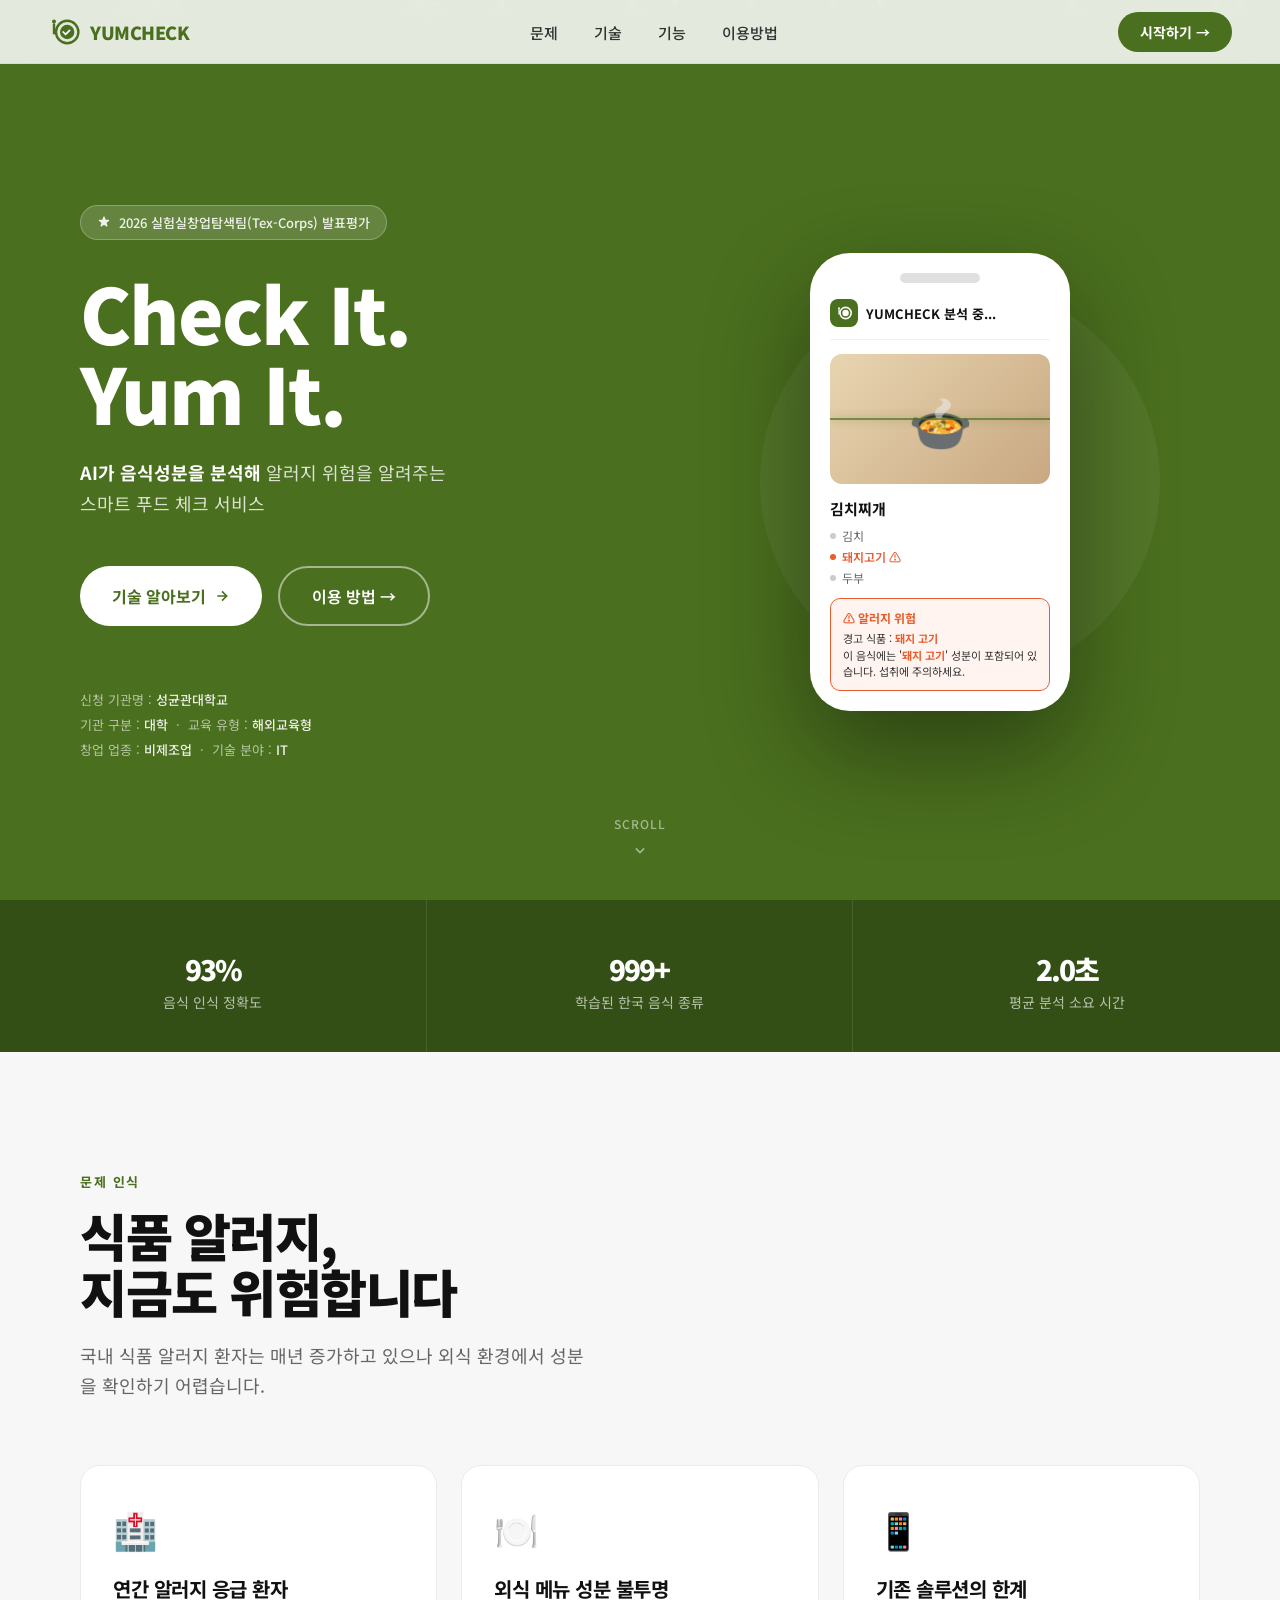
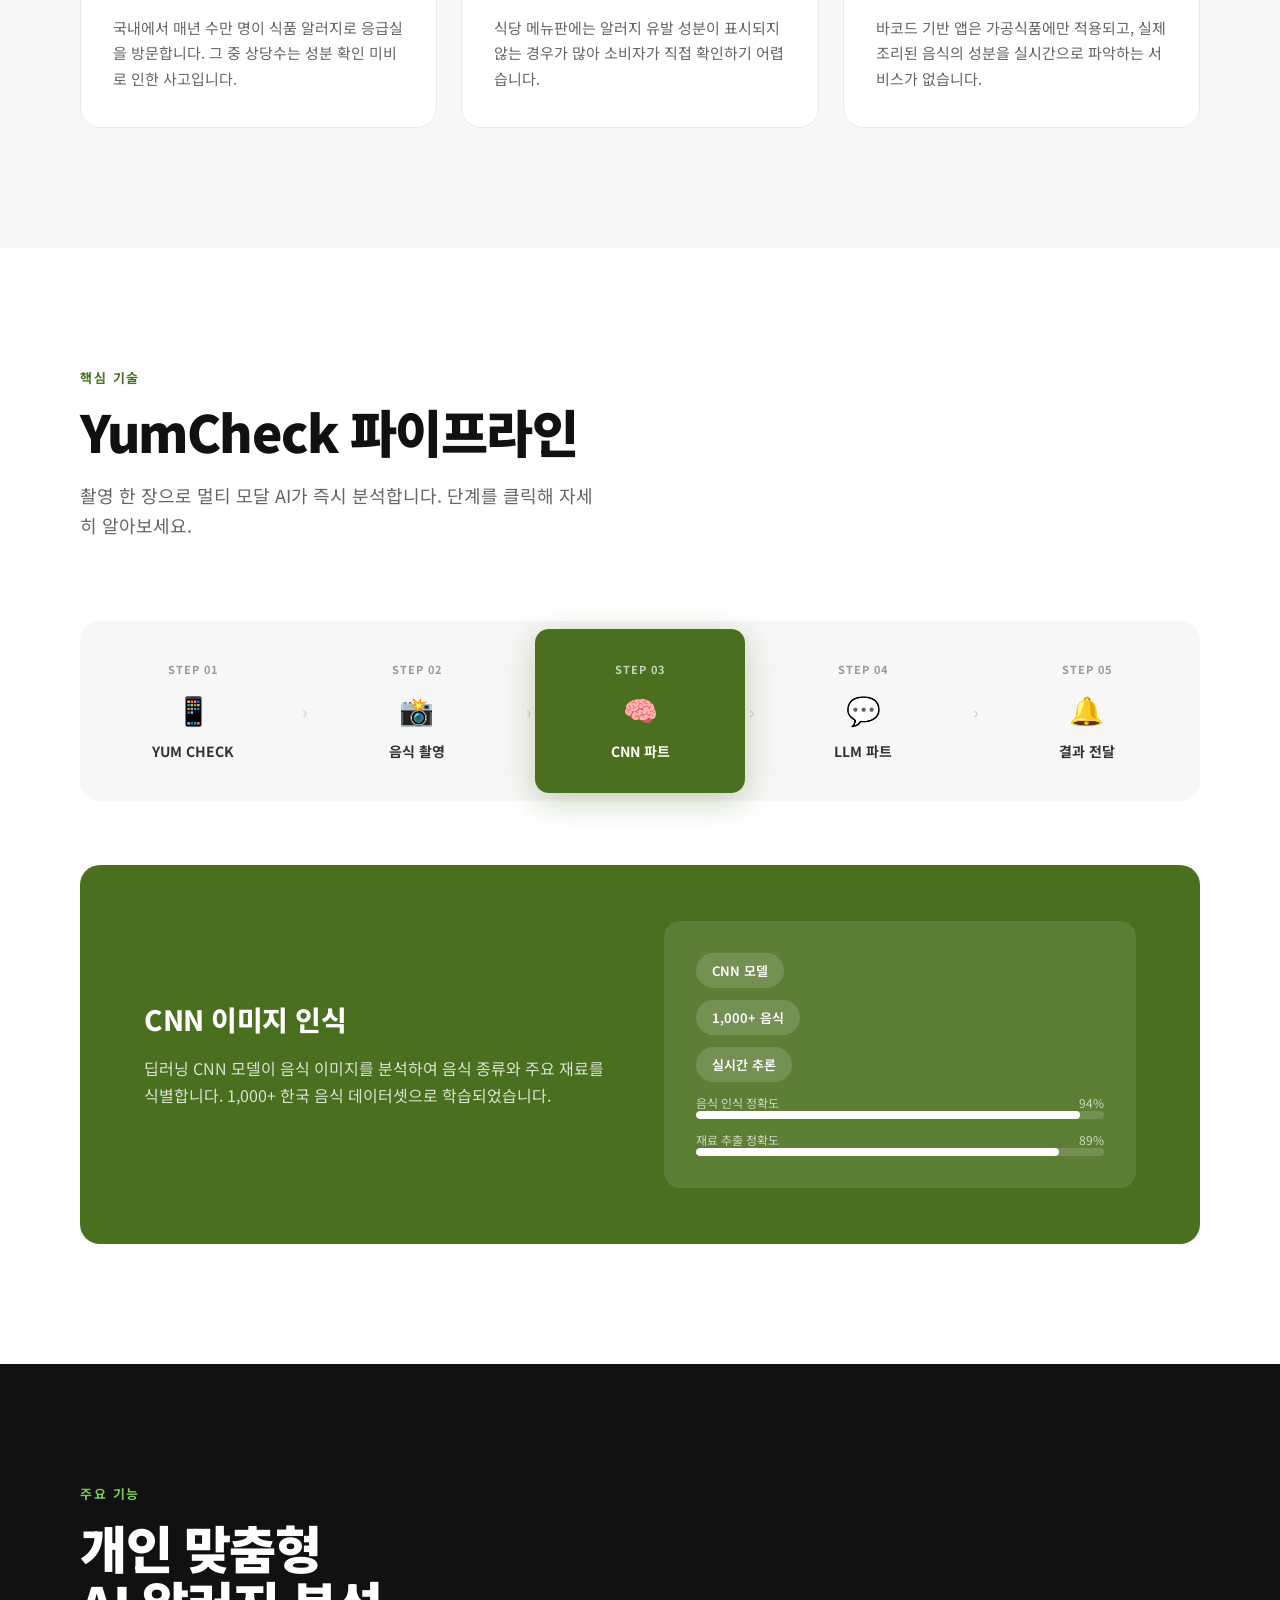
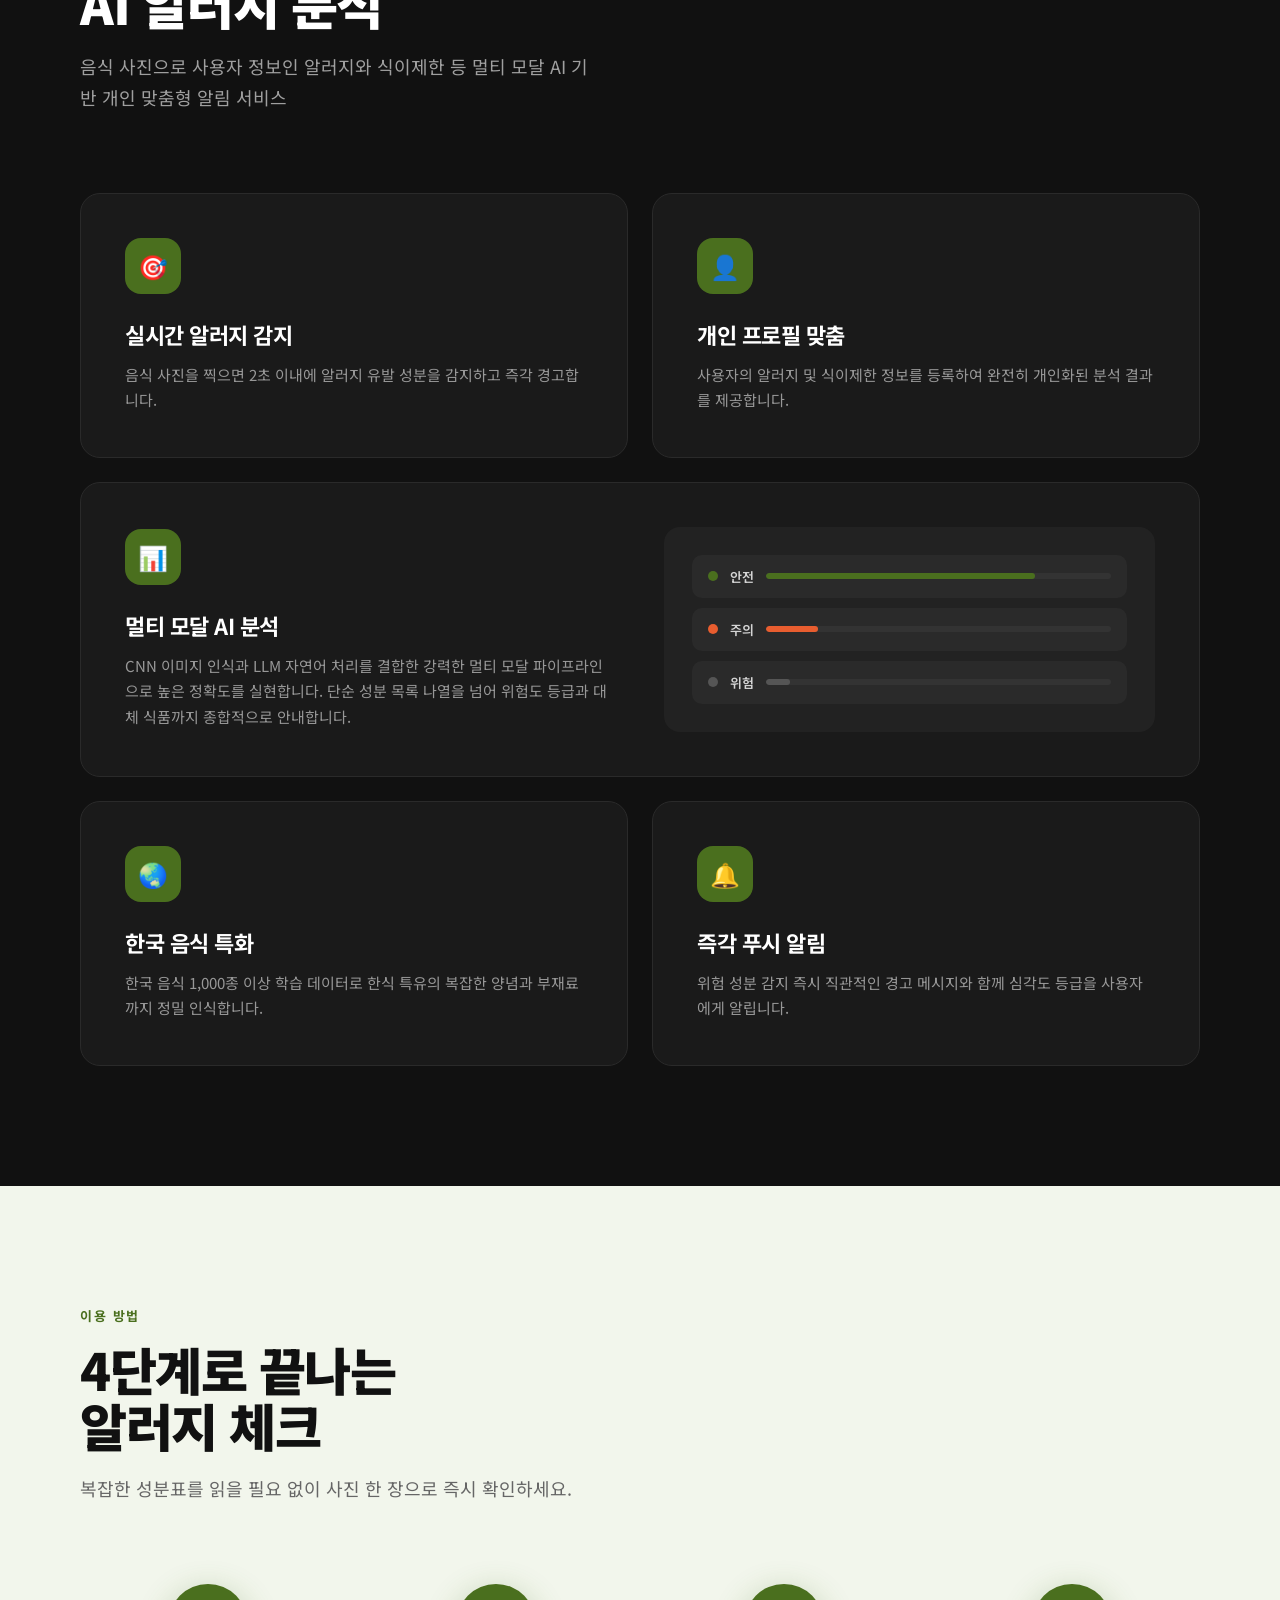
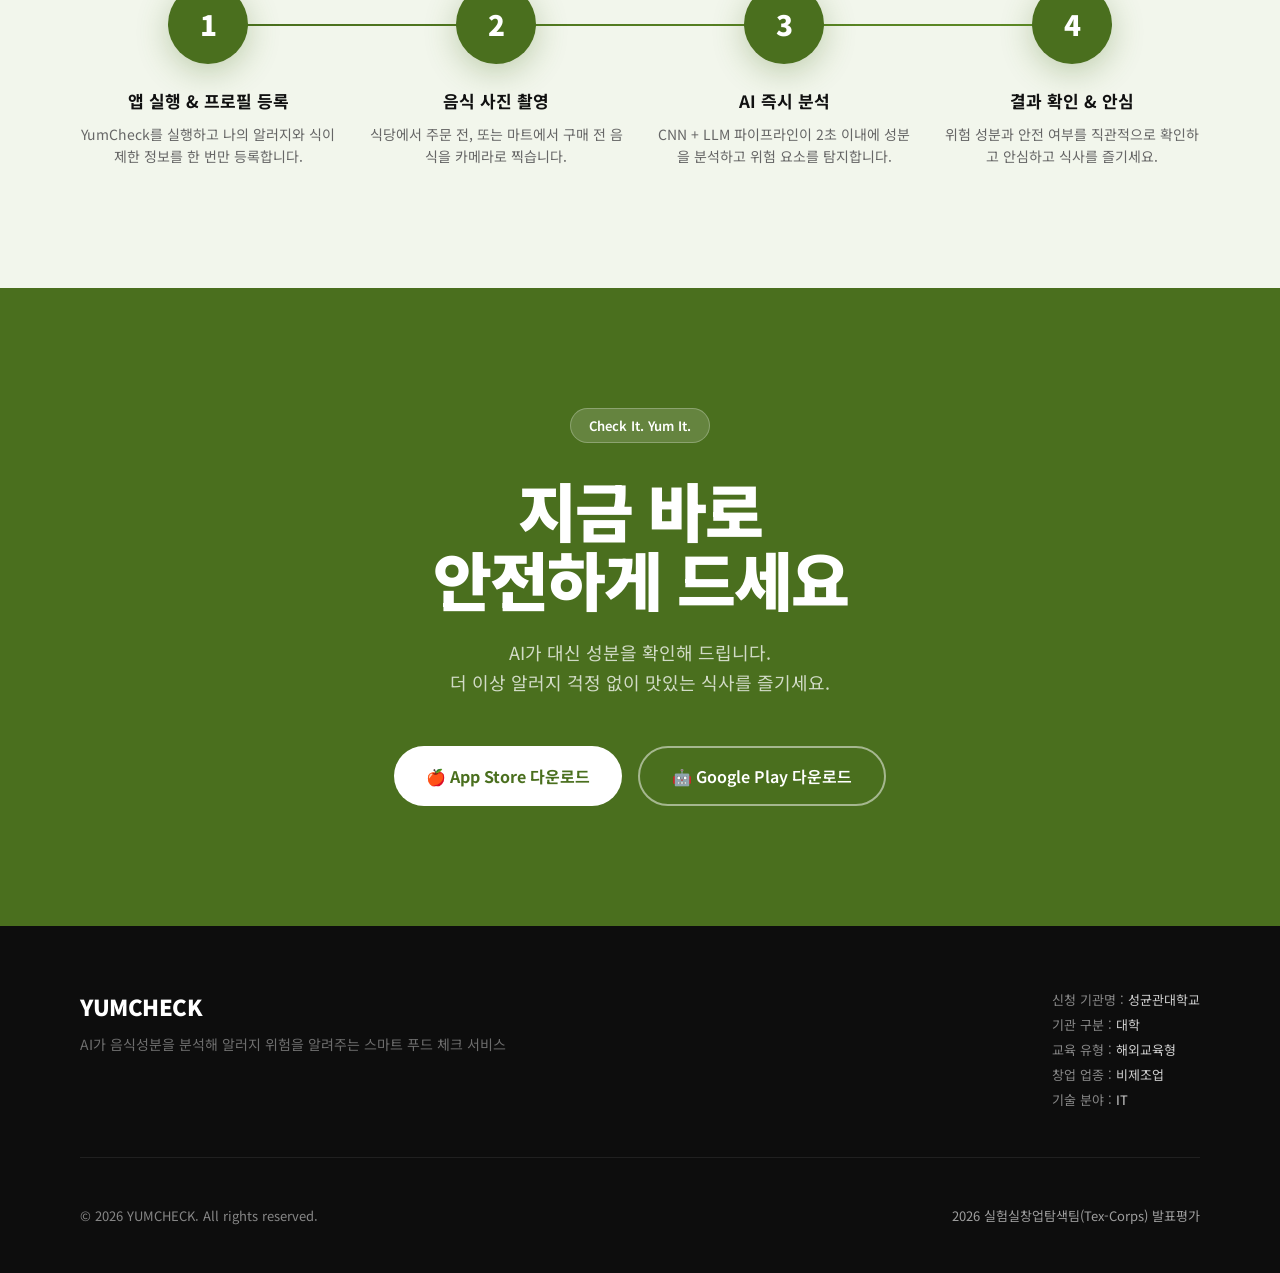
==== index.html @ 0c1f5c0f "Rename main.html to index.html" ====
<!DOCTYPE html>
<html lang="ko">
<head>
  <meta charset="UTF-8" />
  <meta name="viewport" content="width=device-width, initial-scale=1.0" />
  <title>YUMCHECK — Check It. Yum It.</title>
  <link rel="stylesheet" href="style.css" />
</head>
<body>

<!-- ── NAV ── -->
<nav id="nav">
  <a href="#" class="nav-logo">
    <svg viewBox="0 0 40 40" fill="none" xmlns="http://www.w3.org/2000/svg">
      <circle cx="24" cy="20" r="14" stroke="#4a6f1e" stroke-width="3"/>
      <circle cx="24" cy="20" r="9" fill="#4a6f1e"/>
      <path d="M19 20l3 3 5-5" stroke="white" stroke-width="2.2" stroke-linecap="round" stroke-linejoin="round"/>
      <rect x="6" y="9" width="3" height="14" rx="1.5" fill="#4a6f1e"/>
      <circle cx="7.5" cy="7" r="2.5" fill="#4a6f1e"/>
    </svg>
    <span class="nav-logo-text">YUMCHECK</span>
  </a>
  <ul class="nav-links">
    <li><a href="#problem">문제</a></li>
    <li><a href="#pipeline">기술</a></li>
    <li><a href="#features">기능</a></li>
    <li><a href="#how">이용방법</a></li>
  </ul>
  <a href="#cta" class="nav-cta">시작하기 →</a>
</nav>

<!-- ── HERO ── -->
<section class="hero" id="hero" style="position:relative;">
  <div class="particles"></div>

  <div class="hero-left">
    <div class="hero-badge">
      <svg width="14" height="14" fill="currentColor" viewBox="0 0 20 20"><path d="M9.049 2.927c.3-.921 1.603-.921 1.902 0l1.07 3.292a1 1 0 00.95.69h3.462c.969 0 1.371 1.24.588 1.81l-2.8 2.034a1 1 0 00-.364 1.118l1.07 3.292c.3.921-.755 1.688-1.54 1.118l-2.8-2.034a1 1 0 00-1.175 0l-2.8 2.034c-.784.57-1.838-.197-1.539-1.118l1.07-3.292a1 1 0 00-.364-1.118L2.98 8.72c-.783-.57-.38-1.81.588-1.81h3.461a1 1 0 00.951-.69l1.07-3.292z"/></svg>
      2026 실험실창업탐색팀(Tex-Corps) 발표평가
    </div>
    <h1 class="hero-title">Check It.<br>Yum It.</h1>
    <p class="hero-sub">
      <strong>AI가 음식성분을 분석해</strong> 알러지 위험을 알려주는<br>
      스마트 푸드 체크 서비스
    </p>
    <div class="hero-actions">
      <a href="#pipeline" class="btn-primary">
        기술 알아보기
        <svg width="16" height="16" fill="none" stroke="currentColor" stroke-width="2.5" viewBox="0 0 24 24"><path d="M5 12h14M12 5l7 7-7 7"/></svg>
      </a>
      <a href="#how" class="btn-outline">이용 방법 →</a>
    </div>
    <div class="hero-meta">
      <p>신청 기관명 : <span>성균관대학교</span></p>
      <p>기관 구분 : <span>대학</span> &nbsp;·&nbsp; 교육 유형 : <span>해외교육형</span></p>
      <p>창업 업종 : <span>비제조업</span> &nbsp;·&nbsp; 기술 분야 : <span>IT</span></p>
    </div>
  </div>

  <div class="hero-right">
    <div class="hero-blob"></div>
    <div class="phone-mockup">
      <div class="phone-notch"></div>
      <div class="phone-header">
        <div class="phone-header-icon">
          <svg viewBox="0 0 20 20"><circle cx="12" cy="10" r="7" stroke="white" stroke-width="2" fill="none"/><circle cx="12" cy="10" r="4" fill="white"/><path d="M12 4l.01-.01M12 16l.01-.01" stroke="white" stroke-width="0"/><rect x="3" y="5" width="1.5" height="7" rx=".75" fill="white"/><circle cx="3.75" cy="4" r="1.2" fill="white"/></svg>
        </div>
        <span class="phone-header-title">YUMCHECK 분석 중...</span>
      </div>
      <div class="phone-food-img">
        🍲
        <div class="scan-line"></div>
      </div>
      <div class="food-name">김치찌개</div>
      <div class="ingredient-list">
        <div class="ingredient-item">
          <div class="ingredient-dot"></div>김치
        </div>
        <div class="ingredient-item danger">
          <div class="ingredient-dot"></div>돼지고기 ⚠️
        </div>
        <div class="ingredient-item">
          <div class="ingredient-dot"></div>두부
        </div>
      </div>
      <div class="allergy-alert">
        <div class="alert-title">⚠️ 알러지 위험</div>
        <div class="alert-body">
          경고 식품 : <strong>돼지 고기</strong><br>
          이 음식에는 '<strong>돼지 고기</strong>' 성분이 포함되어 있습니다. 섭취에 주의하세요.
        </div>
      </div>
    </div>
  </div>

  <div class="scroll-indicator">
    <span>SCROLL</span>
    <svg fill="none" stroke="currentColor" stroke-width="2" viewBox="0 0 24 24"><path d="M7 10l5 5 5-5"/></svg>
  </div>
</section>

<!-- ── STATS ── -->
<div class="stats-bar">
  <div class="stat-item reveal">
    <div class="stat-num">
      <span class="counting" data-target="94" data-suffix="%">0%</span>
    </div>
    <div class="stat-label">음식 인식 정확도</div>
  </div>
  <div class="stat-item reveal">
    <div class="stat-num">
      <span class="counting" data-target="1000" data-suffix="+">0+</span>
    </div>
    <div class="stat-label">학습된 한국 음식 종류</div>
  </div>
  <div class="stat-item reveal">
    <div class="stat-num">
      <span class="counting" data-target="2" data-float="true" data-suffix="초">0초</span>
    </div>
    <div class="stat-label">평균 분석 소요 시간</div>
  </div>
</div>

<!-- ── PROBLEM ── -->
<section class="section problem" id="problem">
  <div class="problem-inner">
    <div class="problem-header">
      <div class="section-tag reveal">문제 인식</div>
      <h2 class="section-title reveal">식품 알러지,<br>지금도 위험합니다</h2>
      <p class="section-desc reveal">국내 식품 알러지 환자는 매년 증가하고 있으나 외식 환경에서 성분을 확인하기 어렵습니다.</p>
    </div>
    <div class="problem-cards">
      <div class="problem-card reveal">
        <span class="problem-icon">🏥</span>
        <h3>연간 알러지 응급 환자</h3>
        <p>국내에서 매년 수만 명이 식품 알러지로 응급실을 방문합니다. 그 중 상당수는 성분 확인 미비로 인한 사고입니다.</p>
      </div>
      <div class="problem-card reveal">
        <span class="problem-icon">🍽️</span>
        <h3>외식 메뉴 성분 불투명</h3>
        <p>식당 메뉴판에는 알러지 유발 성분이 표시되지 않는 경우가 많아 소비자가 직접 확인하기 어렵습니다.</p>
      </div>
      <div class="problem-card reveal">
        <span class="problem-icon">📱</span>
        <h3>기존 솔루션의 한계</h3>
        <p>바코드 기반 앱은 가공식품에만 적용되고, 실제 조리된 음식의 성분을 실시간으로 파악하는 서비스가 없습니다.</p>
      </div>
    </div>
  </div>
</section>

<!-- ── PIPELINE ── -->
<section class="section pipeline" id="pipeline">
  <div class="pipeline-inner">
    <div class="pipeline-header">
      <div class="section-tag reveal">핵심 기술</div>
      <h2 class="section-title reveal">YumCheck 파이프라인</h2>
      <p class="section-desc reveal">촬영 한 장으로 멀티 모달 AI가 즉시 분석합니다. 단계를 클릭해 자세히 알아보세요.</p>
    </div>

    <div class="pipeline-flow reveal">
      <div class="pipeline-step active" data-index="0">
        <div class="pipeline-step-num">STEP 01</div>
        <div class="pipeline-step-icon">📱</div>
        <div class="pipeline-step-name">YUM CHECK</div>
      </div>
      <div class="pipeline-arrow">›</div>
      <div class="pipeline-step" data-index="1">
        <div class="pipeline-step-num">STEP 02</div>
        <div class="pipeline-step-icon">📸</div>
        <div class="pipeline-step-name">음식 촬영</div>
      </div>
      <div class="pipeline-arrow">›</div>
      <div class="pipeline-step" data-index="2">
        <div class="pipeline-step-num">STEP 03</div>
        <div class="pipeline-step-icon">🧠</div>
        <div class="pipeline-step-name">CNN 파트</div>
      </div>
      <div class="pipeline-arrow">›</div>
      <div class="pipeline-step" data-index="3">
        <div class="pipeline-step-num">STEP 04</div>
        <div class="pipeline-step-icon">💬</div>
        <div class="pipeline-step-name">LLM 파트</div>
      </div>
      <div class="pipeline-arrow">›</div>
      <div class="pipeline-step" data-index="4">
        <div class="pipeline-step-num">STEP 05</div>
        <div class="pipeline-step-icon">🔔</div>
        <div class="pipeline-step-name">결과 전달</div>
      </div>
    </div>

    <div class="pipeline-detail reveal">
      <div class="pipeline-detail-text">
        <h3>YUM CHECK 앱</h3>
        <p>사용자가 YumCheck 앱을 실행하고 알러지 및 식이제한 정보를 사전에 등록합니다. 개인화된 프로필 기반으로 맞춤 분석을 제공합니다.</p>
      </div>
      <div class="pipeline-detail-visual">
        <div class="detail-tag">iOS / Android</div>
        <div class="detail-tag">프로필 등록</div>
        <div class="detail-tag">알러지 설정</div>
        <div>
          <div class="detail-bar-label"><span>사용자 편의성</span><span>95%</span></div>
          <div class="detail-bar"><div class="detail-bar-fill" style="width:95%"></div></div>
        </div>
        <div>
          <div class="detail-bar-label"><span>설정 완성도</span><span>88%</span></div>
          <div class="detail-bar"><div class="detail-bar-fill" style="width:88%"></div></div>
        </div>
      </div>
    </div>
  </div>
</section>

<!-- ── FEATURES ── -->
<section class="section features" id="features">
  <div class="features-inner">
    <div class="features-header">
      <div class="section-tag reveal" style="color:#7ec85a;">주요 기능</div>
      <h2 class="section-title reveal">개인 맞춤형<br>AI 알러지 분석</h2>
      <p class="section-desc reveal">음식 사진으로 사용자 정보인 알러지와 식이제한 등 멀티 모달 AI 기반 개인 맞춤형 알림 서비스</p>
    </div>
    <div class="features-grid">
      <div class="feature-card reveal">
        <div class="feature-icon-wrap">🎯</div>
        <h3>실시간 알러지 감지</h3>
        <p>음식 사진을 찍으면 2초 이내에 알러지 유발 성분을 감지하고 즉각 경고합니다.</p>
      </div>
      <div class="feature-card reveal">
        <div class="feature-icon-wrap">👤</div>
        <h3>개인 프로필 맞춤</h3>
        <p>사용자의 알러지 및 식이제한 정보를 등록하여 완전히 개인화된 분석 결과를 제공합니다.</p>
      </div>
      <div class="feature-card large reveal">
        <div>
          <div class="feature-icon-wrap">📊</div>
          <h3>멀티 모달 AI 분석</h3>
          <p>CNN 이미지 인식과 LLM 자연어 처리를 결합한 강력한 멀티 모달 파이프라인으로 높은 정확도를 실현합니다. 단순 성분 목록 나열을 넘어 위험도 등급과 대체 식품까지 종합적으로 안내합니다.</p>
        </div>
        <div class="feature-visual">
          <div class="fv-row">
            <div class="fv-dot green"></div>
            <div class="fv-label">안전</div>
            <div class="fv-bar"><div class="fv-bar-fill green" style="width:78%"></div></div>
          </div>
          <div class="fv-row">
            <div class="fv-dot orange"></div>
            <div class="fv-label">주의</div>
            <div class="fv-bar"><div class="fv-bar-fill orange" style="width:15%"></div></div>
          </div>
          <div class="fv-row">
            <div class="fv-dot gray"></div>
            <div class="fv-label">위험</div>
            <div class="fv-bar"><div class="fv-bar-fill gray" style="width:7%"></div></div>
          </div>
        </div>
      </div>
      <div class="feature-card reveal">
        <div class="feature-icon-wrap">🌏</div>
        <h3>한국 음식 특화</h3>
        <p>한국 음식 1,000종 이상 학습 데이터로 한식 특유의 복잡한 양념과 부재료까지 정밀 인식합니다.</p>
      </div>
      <div class="feature-card reveal">
        <div class="feature-icon-wrap">🔔</div>
        <h3>즉각 푸시 알림</h3>
        <p>위험 성분 감지 즉시 직관적인 경고 메시지와 함께 심각도 등급을 사용자에게 알립니다.</p>
      </div>
    </div>
  </div>
</section>

<!-- ── HOW IT WORKS ── -->
<section class="section how" id="how">
  <div class="how-inner">
    <div class="how-header">
      <div class="section-tag reveal">이용 방법</div>
      <h2 class="section-title reveal">4단계로 끝나는<br>알러지 체크</h2>
      <p class="section-desc reveal">복잡한 성분표를 읽을 필요 없이 사진 한 장으로 즉시 확인하세요.</p>
    </div>
    <div class="how-steps">
      <div class="how-step reveal">
        <div class="how-step-num">1</div>
        <h3>앱 실행 & 프로필 등록</h3>
        <p>YumCheck를 실행하고 나의 알러지와 식이제한 정보를 한 번만 등록합니다.</p>
      </div>
      <div class="how-step reveal">
        <div class="how-step-num">2</div>
        <h3>음식 사진 촬영</h3>
        <p>식당에서 주문 전, 또는 마트에서 구매 전 음식을 카메라로 찍습니다.</p>
      </div>
      <div class="how-step reveal">
        <div class="how-step-num">3</div>
        <h3>AI 즉시 분석</h3>
        <p>CNN + LLM 파이프라인이 2초 이내에 성분을 분석하고 위험 요소를 탐지합니다.</p>
      </div>
      <div class="how-step reveal">
        <div class="how-step-num">4</div>
        <h3>결과 확인 & 안심</h3>
        <p>위험 성분과 안전 여부를 직관적으로 확인하고 안심하고 식사를 즐기세요.</p>
      </div>
    </div>
  </div>
</section>

<!-- ── CTA ── -->
<section class="cta" id="cta">
  <div class="cta-inner">
    <div class="cta-badge reveal">Check It. Yum It.</div>
    <h2 class="reveal">지금 바로<br>안전하게 드세요</h2>
    <p class="reveal">AI가 대신 성분을 확인해 드립니다.<br>더 이상 알러지 걱정 없이 맛있는 식사를 즐기세요.</p>
    <div class="cta-actions reveal">
      <a href="#" class="btn-primary">
        🍎 App Store 다운로드
      </a>
      <a href="#" class="btn-outline">
        🤖 Google Play 다운로드
      </a>
    </div>
  </div>
</section>

<!-- ── FOOTER ── -->
<footer>
  <div class="footer-inner">
    <div class="footer-top">
      <div class="footer-brand">
        <div class="footer-brand-name">YUMCHECK</div>
        <div class="footer-brand-tagline">AI가 음식성분을 분석해 알러지 위험을 알려주는 스마트 푸드 체크 서비스</div>
      </div>
      <div class="footer-info">
        <p>신청 기관명 : <span>성균관대학교</span></p>
        <p>기관 구분 : <span>대학</span></p>
        <p>교육 유형 : <span>해외교육형</span></p>
        <p>창업 업종 : <span>비제조업</span></p>
        <p>기술 분야 : <span>IT</span></p>
      </div>
    </div>
    <div class="footer-bottom">
      <p>© 2026 YUMCHECK. All rights reserved.</p>
      <p class="footer-event">2026 실험실창업탐색팀(Tex-Corps) 발표평가</p>
    </div>
  </div>
</footer>

<script src="script.js"></script>
</body>
</html>
---- style.css ----
@import url('https://fonts.googleapis.com/css2?family=Noto+Sans+KR:wght@300;400;500;700;900&family=Inter:wght@300;400;500;700;900&display=swap');

*, *::before, *::after { box-sizing: border-box; margin: 0; padding: 0; }

:root {
  --green: #4a6f1e;
  --green-light: #5d8a25;
  --green-dark: #344f15;
  --green-bg: #f2f6ec;
  --orange: #e85d2f;
  --black: #111111;
  --gray-1: #333333;
  --gray-2: #666666;
  --gray-3: #999999;
  --gray-4: #cccccc;
  --gray-bg: #f7f7f7;
  --white: #ffffff;
  --radius: 20px;
  --radius-sm: 12px;
}

html { scroll-behavior: smooth; }

body {
  font-family: 'Noto Sans KR', 'Inter', sans-serif;
  color: var(--black);
  background: var(--white);
  overflow-x: hidden;
}

/* ── NAV ── */
nav {
  position: fixed;
  top: 0; left: 0; right: 0;
  z-index: 100;
  display: flex;
  align-items: center;
  justify-content: space-between;
  padding: 0 48px;
  height: 64px;
  background: rgba(255,255,255,0.85);
  backdrop-filter: blur(16px);
  border-bottom: 1px solid rgba(0,0,0,0.06);
  transition: box-shadow .3s;
}
nav.scrolled { box-shadow: 0 2px 24px rgba(0,0,0,0.08); }

.nav-logo {
  display: flex;
  align-items: center;
  gap: 10px;
  text-decoration: none;
}
.nav-logo svg { width: 32px; height: 32px; }
.nav-logo-text {
  font-size: 18px;
  font-weight: 900;
  color: var(--green);
  letter-spacing: -0.5px;
}

.nav-links {
  display: flex;
  gap: 36px;
  list-style: none;
}
.nav-links a {
  font-size: 15px;
  font-weight: 500;
  color: var(--gray-1);
  text-decoration: none;
  transition: color .2s;
}
.nav-links a:hover { color: var(--green); }

.nav-cta {
  background: var(--green);
  color: var(--white);
  font-size: 14px;
  font-weight: 700;
  padding: 10px 22px;
  border-radius: 50px;
  text-decoration: none;
  transition: background .2s, transform .2s;
}
.nav-cta:hover { background: var(--green-light); transform: translateY(-1px); }

/* ── HERO ── */
.hero {
  min-height: 100vh;
  display: grid;
  grid-template-columns: 1fr 1fr;
  background: var(--green);
  padding-top: 64px;
  overflow: hidden;
}

.hero-left {
  display: flex;
  flex-direction: column;
  justify-content: center;
  padding: 80px 64px 80px 80px;
  color: var(--white);
}

.hero-badge {
  display: inline-flex;
  align-items: center;
  gap: 8px;
  background: rgba(255,255,255,0.15);
  border: 1px solid rgba(255,255,255,0.25);
  color: rgba(255,255,255,0.9);
  font-size: 13px;
  font-weight: 500;
  padding: 7px 16px;
  border-radius: 50px;
  margin-bottom: 32px;
  width: fit-content;
  opacity: 0;
  transform: translateY(20px);
  animation: fadeUp .6s .2s forwards;
}

.hero-title {
  font-size: clamp(52px, 6vw, 84px);
  font-weight: 900;
  line-height: 1.05;
  letter-spacing: -2px;
  margin-bottom: 24px;
  opacity: 0;
  transform: translateY(30px);
  animation: fadeUp .7s .4s forwards;
}

.hero-sub {
  font-size: 18px;
  font-weight: 400;
  line-height: 1.7;
  color: rgba(255,255,255,0.8);
  margin-bottom: 48px;
  opacity: 0;
  transform: translateY(30px);
  animation: fadeUp .7s .6s forwards;
}
.hero-sub strong { color: var(--white); font-weight: 700; }

.hero-actions {
  display: flex;
  gap: 16px;
  opacity: 0;
  transform: translateY(30px);
  animation: fadeUp .7s .8s forwards;
}
.btn-primary {
  display: inline-flex;
  align-items: center;
  gap: 8px;
  background: var(--white);
  color: var(--green);
  font-size: 16px;
  font-weight: 700;
  padding: 16px 32px;
  border-radius: 50px;
  text-decoration: none;
  transition: transform .2s, box-shadow .2s;
}
.btn-primary:hover { transform: translateY(-2px); box-shadow: 0 8px 32px rgba(0,0,0,0.2); }
.btn-outline {
  display: inline-flex;
  align-items: center;
  gap: 8px;
  border: 2px solid rgba(255,255,255,0.5);
  color: var(--white);
  font-size: 16px;
  font-weight: 600;
  padding: 16px 32px;
  border-radius: 50px;
  text-decoration: none;
  transition: border-color .2s, background .2s;
}
.btn-outline:hover { border-color: var(--white); background: rgba(255,255,255,0.1); }

.hero-meta {
  margin-top: 64px;
  display: flex;
  flex-direction: column;
  gap: 6px;
  opacity: 0;
  animation: fadeUp .7s 1s forwards;
}
.hero-meta p {
  font-size: 13px;
  color: rgba(255,255,255,0.6);
}
.hero-meta p span { color: rgba(255,255,255,0.9); font-weight: 500; }

.hero-right {
  display: flex;
  align-items: center;
  justify-content: center;
  padding: 80px 80px 80px 40px;
  position: relative;
}

.phone-mockup {
  width: 260px;
  background: var(--white);
  border-radius: 40px;
  padding: 20px;
  box-shadow: 0 40px 100px rgba(0,0,0,0.4);
  position: relative;
  z-index: 2;
  opacity: 0;
  transform: translateY(40px) scale(.96);
  animation: fadeUp .8s .5s forwards;
}
.phone-notch {
  width: 80px;
  height: 10px;
  background: #e0e0e0;
  border-radius: 10px;
  margin: 0 auto 16px;
}
.phone-header {
  display: flex;
  align-items: center;
  gap: 8px;
  margin-bottom: 14px;
  padding-bottom: 12px;
  border-bottom: 1px solid #f0f0f0;
}
.phone-header-icon {
  width: 28px;
  height: 28px;
  background: var(--green);
  border-radius: 8px;
  display: flex;
  align-items: center;
  justify-content: center;
}
.phone-header-icon svg { width: 16px; height: 16px; fill: white; }
.phone-header-title { font-size: 13px; font-weight: 700; color: var(--black); }

.phone-food-img {
  width: 100%;
  height: 130px;
  border-radius: 12px;
  background: linear-gradient(135deg, #e8d5b0, #c8a882);
  margin-bottom: 14px;
  overflow: hidden;
  display: flex;
  align-items: center;
  justify-content: center;
  font-size: 52px;
  position: relative;
}
.scan-line {
  position: absolute;
  left: 0; right: 0;
  height: 2px;
  background: rgba(74,111,30,0.7);
  box-shadow: 0 0 8px rgba(74,111,30,0.5);
  animation: scanMove 2s ease-in-out infinite;
}
@keyframes scanMove {
  0%, 100% { top: 10%; }
  50% { top: 85%; }
}

.food-name {
  font-size: 15px;
  font-weight: 700;
  margin-bottom: 8px;
}
.ingredient-list {
  display: flex;
  flex-direction: column;
  gap: 4px;
  margin-bottom: 12px;
}
.ingredient-item {
  display: flex;
  align-items: center;
  gap: 6px;
  font-size: 12px;
  color: var(--gray-2);
}
.ingredient-item.danger { color: var(--orange); font-weight: 600; }
.ingredient-dot {
  width: 6px; height: 6px;
  border-radius: 50%;
  background: var(--gray-4);
}
.ingredient-item.danger .ingredient-dot { background: var(--orange); }

.allergy-alert {
  background: #fff4f0;
  border: 1.5px solid var(--orange);
  border-radius: 10px;
  padding: 10px 12px;
  opacity: 0;
  transform: translateY(8px);
  animation: alertPop .5s 2s forwards;
}
@keyframes alertPop {
  to { opacity: 1; transform: translateY(0); }
}
.alert-title {
  display: flex;
  align-items: center;
  gap: 6px;
  font-size: 12px;
  font-weight: 700;
  color: var(--orange);
  margin-bottom: 4px;
}
.alert-body { font-size: 11px; color: var(--gray-1); line-height: 1.5; }
.alert-body strong { color: var(--orange); }

.hero-blob {
  position: absolute;
  width: 400px; height: 400px;
  background: rgba(255,255,255,0.05);
  border-radius: 50%;
  top: 50%; left: 50%;
  transform: translate(-50%, -50%);
  animation: blobPulse 4s ease-in-out infinite;
}
@keyframes blobPulse {
  0%, 100% { transform: translate(-50%,-50%) scale(1); }
  50% { transform: translate(-50%,-50%) scale(1.08); }
}

/* ── STATS ── */
.stats-bar {
  background: var(--green-dark);
  color: var(--white);
  display: grid;
  grid-template-columns: repeat(3, 1fr);
}
.stat-item {
  padding: 40px 48px;
  border-right: 1px solid rgba(255,255,255,0.1);
  text-align: center;
}
.stat-item:last-child { border-right: none; }
.stat-num {
  font-size: 44px;
  font-weight: 900;
  letter-spacing: -2px;
  line-height: 1;
  margin-bottom: 8px;
}
.stat-num span { font-size: 28px; }
.stat-label { font-size: 14px; color: rgba(255,255,255,0.65); font-weight: 400; }

/* ── SECTION SHARED ── */
.section { padding: 120px 80px; }
.section-tag {
  font-size: 13px;
  font-weight: 700;
  color: var(--green);
  letter-spacing: 1.5px;
  text-transform: uppercase;
  margin-bottom: 16px;
}
.section-title {
  font-size: clamp(36px, 4vw, 56px);
  font-weight: 900;
  letter-spacing: -1.5px;
  line-height: 1.1;
  margin-bottom: 20px;
}
.section-desc {
  font-size: 18px;
  color: var(--gray-2);
  line-height: 1.7;
  max-width: 520px;
}

.reveal {
  opacity: 0;
  transform: translateY(40px);
  transition: opacity .7s ease, transform .7s ease;
}
.reveal.visible { opacity: 1; transform: translateY(0); }

/* ── PROBLEM ── */
.problem { background: var(--gray-bg); }
.problem-inner {
  max-width: 1200px;
  margin: 0 auto;
}
.problem-header { margin-bottom: 64px; }

.problem-cards {
  display: grid;
  grid-template-columns: repeat(3, 1fr);
  gap: 24px;
}
.problem-card {
  background: var(--white);
  border-radius: var(--radius);
  padding: 36px 32px;
  border: 1px solid #ebebeb;
  transition: transform .3s, box-shadow .3s;
}
.problem-card:hover { transform: translateY(-6px); box-shadow: 0 20px 60px rgba(0,0,0,0.08); }
.problem-icon {
  font-size: 36px;
  margin-bottom: 20px;
  display: block;
}
.problem-card h3 {
  font-size: 20px;
  font-weight: 700;
  margin-bottom: 12px;
  letter-spacing: -0.5px;
}
.problem-card p { font-size: 15px; color: var(--gray-2); line-height: 1.7; }

/* ── PIPELINE ── */
.pipeline { background: var(--white); }
.pipeline-inner { max-width: 1200px; margin: 0 auto; }
.pipeline-header { margin-bottom: 80px; }

.pipeline-flow {
  display: flex;
  align-items: center;
  gap: 0;
  margin-bottom: 64px;
  background: var(--gray-bg);
  border-radius: var(--radius);
  padding: 8px;
}
.pipeline-step {
  flex: 1;
  display: flex;
  flex-direction: column;
  align-items: center;
  text-align: center;
  padding: 32px 20px;
  border-radius: 14px;
  cursor: pointer;
  transition: background .3s;
  position: relative;
}
.pipeline-step.active {
  background: var(--green);
  color: var(--white);
  box-shadow: 0 8px 32px rgba(74,111,30,0.3);
}
.pipeline-step-num {
  font-size: 11px;
  font-weight: 700;
  letter-spacing: 1px;
  color: var(--gray-3);
  margin-bottom: 12px;
}
.pipeline-step.active .pipeline-step-num { color: rgba(255,255,255,0.7); }
.pipeline-step-icon { font-size: 28px; margin-bottom: 12px; }
.pipeline-step-name {
  font-size: 14px;
  font-weight: 700;
  color: var(--gray-1);
}
.pipeline-step.active .pipeline-step-name { color: var(--white); }
.pipeline-arrow {
  color: var(--gray-4);
  font-size: 18px;
  flex-shrink: 0;
  padding: 0 4px;
}

.pipeline-detail {
  display: grid;
  grid-template-columns: 1fr 1fr;
  gap: 48px;
  align-items: center;
  background: var(--green);
  border-radius: var(--radius);
  padding: 56px 64px;
  color: var(--white);
  min-height: 280px;
}
.pipeline-detail-text h3 {
  font-size: 28px;
  font-weight: 800;
  letter-spacing: -0.5px;
  margin-bottom: 16px;
}
.pipeline-detail-text p {
  font-size: 16px;
  color: rgba(255,255,255,0.8);
  line-height: 1.7;
}
.pipeline-detail-visual {
  background: rgba(255,255,255,0.1);
  border-radius: 16px;
  padding: 32px;
  display: flex;
  flex-direction: column;
  gap: 12px;
}
.detail-tag {
  display: inline-block;
  background: rgba(255,255,255,0.15);
  color: var(--white);
  font-size: 13px;
  font-weight: 600;
  padding: 8px 16px;
  border-radius: 50px;
  width: fit-content;
}
.detail-bar {
  height: 8px;
  background: rgba(255,255,255,0.15);
  border-radius: 50px;
  overflow: hidden;
}
.detail-bar-fill {
  height: 100%;
  background: var(--white);
  border-radius: 50px;
  animation: barGrow 1s .3s both;
  transform-origin: left;
}
@keyframes barGrow {
  from { transform: scaleX(0); }
  to { transform: scaleX(1); }
}
.detail-bar-label {
  font-size: 12px;
  color: rgba(255,255,255,0.7);
  display: flex;
  justify-content: space-between;
}

/* ── FEATURES ── */
.features { background: var(--black); color: var(--white); }
.features-inner { max-width: 1200px; margin: 0 auto; }
.features-header { margin-bottom: 80px; }
.features-header .section-title { color: var(--white); }
.features-header .section-desc { color: rgba(255,255,255,0.6); }

.features-grid {
  display: grid;
  grid-template-columns: repeat(2, 1fr);
  gap: 24px;
}
.feature-card {
  background: #1a1a1a;
  border-radius: var(--radius);
  padding: 44px;
  border: 1px solid #2a2a2a;
  transition: border-color .3s, transform .3s;
  position: relative;
  overflow: hidden;
}
.feature-card::before {
  content: '';
  position: absolute;
  inset: 0;
  background: radial-gradient(circle at top left, rgba(74,111,30,0.15), transparent 60%);
  opacity: 0;
  transition: opacity .3s;
}
.feature-card:hover { border-color: var(--green); transform: translateY(-4px); }
.feature-card:hover::before { opacity: 1; }
.feature-card.large { grid-column: span 2; display: grid; grid-template-columns: 1fr 1fr; gap: 48px; align-items: center; }

.feature-icon-wrap {
  width: 56px; height: 56px;
  background: var(--green);
  border-radius: 16px;
  display: flex;
  align-items: center;
  justify-content: center;
  font-size: 24px;
  margin-bottom: 24px;
}
.feature-card h3 {
  font-size: 22px;
  font-weight: 700;
  letter-spacing: -0.5px;
  margin-bottom: 12px;
}
.feature-card p { font-size: 15px; color: rgba(255,255,255,0.55); line-height: 1.7; }

.feature-visual {
  background: #222;
  border-radius: 16px;
  padding: 28px;
  display: flex;
  flex-direction: column;
  gap: 10px;
}
.fv-row {
  display: flex;
  align-items: center;
  gap: 12px;
  background: #2a2a2a;
  padding: 12px 16px;
  border-radius: 10px;
}
.fv-dot { width: 10px; height: 10px; border-radius: 50%; }
.fv-dot.green { background: var(--green); }
.fv-dot.orange { background: var(--orange); }
.fv-dot.gray { background: #555; }
.fv-label { font-size: 13px; font-weight: 600; color: rgba(255,255,255,0.8); }
.fv-bar { flex: 1; height: 6px; background: #333; border-radius: 50px; overflow: hidden; }
.fv-bar-fill { height: 100%; border-radius: 50px; }
.fv-bar-fill.green { background: var(--green); }
.fv-bar-fill.orange { background: var(--orange); }
.fv-bar-fill.gray { background: #555; }

/* ── HOW IT WORKS ── */
.how { background: var(--green-bg); }
.how-inner { max-width: 1200px; margin: 0 auto; }
.how-header { margin-bottom: 80px; }

.how-steps {
  display: grid;
  grid-template-columns: repeat(4, 1fr);
  gap: 32px;
  position: relative;
}
.how-steps::before {
  content: '';
  position: absolute;
  top: 40px;
  left: calc(12.5% + 20px);
  right: calc(12.5% + 20px);
  height: 2px;
  background: linear-gradient(to right, var(--green), var(--green-light));
  z-index: 0;
}
.how-step {
  display: flex;
  flex-direction: column;
  align-items: center;
  text-align: center;
  position: relative;
  z-index: 1;
}
.how-step-num {
  width: 80px; height: 80px;
  background: var(--green);
  color: var(--white);
  border-radius: 50%;
  display: flex;
  align-items: center;
  justify-content: center;
  font-size: 28px;
  font-weight: 900;
  margin-bottom: 24px;
  box-shadow: 0 8px 32px rgba(74,111,30,0.3);
  flex-shrink: 0;
}
.how-step h3 { font-size: 17px; font-weight: 700; margin-bottom: 10px; }
.how-step p { font-size: 14px; color: var(--gray-2); line-height: 1.6; }

/* ── CTA ── */
.cta {
  background: var(--green);
  color: var(--white);
  text-align: center;
  padding: 120px 80px;
}
.cta-inner { max-width: 700px; margin: 0 auto; }
.cta-badge {
  display: inline-block;
  background: rgba(255,255,255,0.15);
  border: 1px solid rgba(255,255,255,0.25);
  color: var(--white);
  font-size: 13px;
  font-weight: 600;
  padding: 7px 18px;
  border-radius: 50px;
  margin-bottom: 32px;
}
.cta h2 {
  font-size: clamp(40px, 5vw, 64px);
  font-weight: 900;
  letter-spacing: -2px;
  line-height: 1.08;
  margin-bottom: 24px;
}
.cta p {
  font-size: 18px;
  color: rgba(255,255,255,0.75);
  line-height: 1.7;
  margin-bottom: 48px;
}
.cta-actions { display: flex; gap: 16px; justify-content: center; flex-wrap: wrap; }

/* ── FOOTER ── */
footer {
  background: #0d0d0d;
  color: rgba(255,255,255,0.5);
  padding: 64px 80px 48px;
}
.footer-inner {
  max-width: 1200px;
  margin: 0 auto;
}
.footer-top {
  display: flex;
  justify-content: space-between;
  align-items: flex-start;
  margin-bottom: 48px;
  padding-bottom: 48px;
  border-bottom: 1px solid rgba(255,255,255,0.08);
}
.footer-brand { display: flex; flex-direction: column; gap: 12px; }
.footer-brand-name {
  font-size: 22px;
  font-weight: 900;
  color: var(--white);
  letter-spacing: -0.5px;
}
.footer-brand-tagline { font-size: 14px; color: rgba(255,255,255,0.4); }
.footer-info { display: flex; flex-direction: column; gap: 6px; }
.footer-info p { font-size: 13px; }
.footer-info p span { color: rgba(255,255,255,0.8); }
.footer-bottom {
  display: flex;
  justify-content: space-between;
  align-items: center;
}
.footer-bottom p { font-size: 13px; }
.footer-event {
  font-size: 13px;
  color: rgba(255,255,255,0.6);
}

/* ── ANIMATIONS ── */
@keyframes fadeUp {
  to { opacity: 1; transform: translateY(0) scale(1); }
}

/* ── FLOATING PARTICLES ── */
.particles {
  position: absolute;
  inset: 0;
  overflow: hidden;
  pointer-events: none;
}
.particle {
  position: absolute;
  width: 6px; height: 6px;
  background: rgba(255,255,255,0.15);
  border-radius: 50%;
  animation: float linear infinite;
}
@keyframes float {
  0% { transform: translateY(100vh) scale(0); opacity: 0; }
  10% { opacity: 1; }
  90% { opacity: 1; }
  100% { transform: translateY(-20px) scale(1); opacity: 0; }
}

/* ── SCROLL INDICATOR ── */
.scroll-indicator {
  position: absolute;
  bottom: 40px;
  left: 50%;
  transform: translateX(-50%);
  display: flex;
  flex-direction: column;
  align-items: center;
  gap: 8px;
  color: rgba(255,255,255,0.5);
  font-size: 12px;
  font-weight: 500;
  letter-spacing: 1px;
  animation: bounce 2s ease-in-out infinite;
}
.scroll-indicator svg { width: 20px; height: 20px; }
@keyframes bounce {
  0%, 100% { transform: translateX(-50%) translateY(0); }
  50% { transform: translateX(-50%) translateY(8px); }
}

/* ── COUNTER ── */
.counting { display: inline-block; }

/* ── RESPONSIVE ── */
@media (max-width: 1024px) {
  .hero { grid-template-columns: 1fr; }
  .hero-right { display: none; }
  .hero-left { padding: 80px 48px; }
  .stats-bar { grid-template-columns: 1fr; }
  .stat-item { border-right: none; border-bottom: 1px solid rgba(255,255,255,0.1); }
  .problem-cards { grid-template-columns: 1fr; }
  .features-grid { grid-template-columns: 1fr; }
  .feature-card.large { grid-column: span 1; grid-template-columns: 1fr; }
  .how-steps { grid-template-columns: repeat(2, 1fr); }
  .how-steps::before { display: none; }
  .pipeline-flow { flex-wrap: wrap; }
  .pipeline-arrow { display: none; }
  .pipeline-detail { grid-template-columns: 1fr; }
  nav { padding: 0 24px; }
  .nav-links { display: none; }
  .section { padding: 80px 32px; }
  footer { padding: 48px 32px; }
  .footer-top { flex-direction: column; gap: 32px; }
}

@media (max-width: 640px) {
  .hero-left { padding: 60px 24px; }
  .hero-title { font-size: 44px; }
  .hero-actions { flex-direction: column; }
  .how-steps { grid-template-columns: 1fr; }
  .cta { padding: 80px 24px; }
  .cta-actions { flex-direction: column; align-items: center; }
}
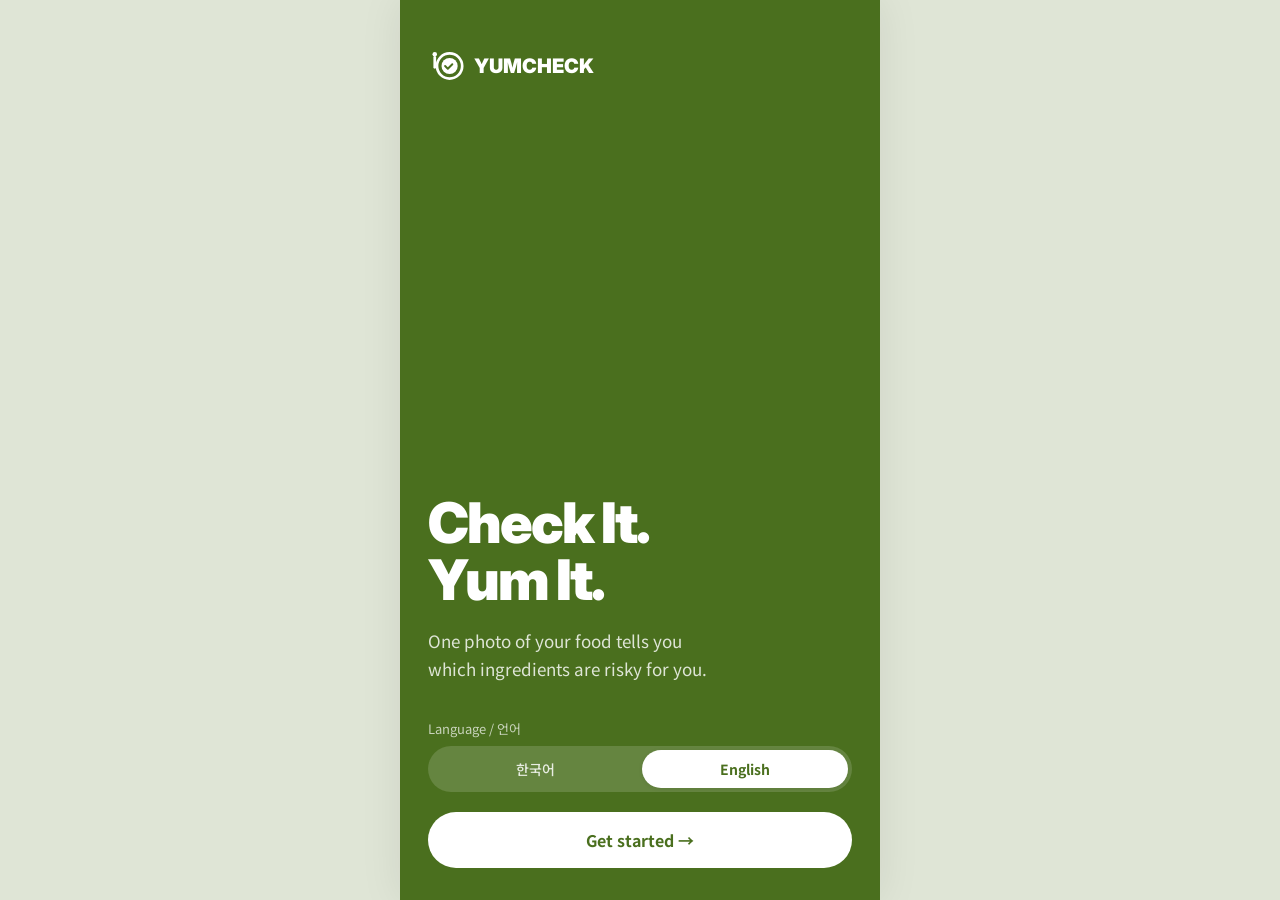
==== commit 7f8e8bae: "Add files via upload" ====
--- a/index.html
+++ b/index.html
@@ -2,346 +2,62 @@
 <html lang="ko">
 <head>
   <meta charset="UTF-8" />
-  <meta name="viewport" content="width=device-width, initial-scale=1.0" />
-  <title>YUMCHECK — Check It. Yum It.</title>
-  <link rel="stylesheet" href="style.css" />
+  <meta name="viewport" content="width=device-width, initial-scale=1, viewport-fit=cover" />
+  <meta name="theme-color" content="#4a6f1e" />
+  <meta name="apple-mobile-web-app-capable" content="yes" />
+  <meta name="apple-mobile-web-app-status-bar-style" content="default" />
+  <meta name="apple-mobile-web-app-title" content="YumCheck" />
+  <title>YumCheck</title>
+  <link rel="manifest" href="manifest.json" />
+  <link rel="icon" href="icon.svg" type="image/svg+xml" />
+  <link rel="apple-touch-icon" href="icon-192.png" />
+  <link rel="preconnect" href="https://fonts.googleapis.com" />
+  <link rel="stylesheet" href="https://fonts.googleapis.com/css2?family=Noto+Sans+KR:wght@400;500;700;900&family=Inter:wght@400;500;700;900&display=swap" />
+  <link rel="stylesheet" href="app.css" />
 </head>
 <body>
+  <div id="app">
+    <header class="topbar" id="topbar">
+      <button class="brand" data-go="home" aria-label="YumCheck home">
+        <svg viewBox="0 0 40 40" fill="none" aria-hidden="true">
+          <circle cx="24" cy="20" r="14" stroke="currentColor" stroke-width="3"/>
+          <circle cx="24" cy="20" r="9" fill="currentColor"/>
+          <path d="M19 20l3 3 5-5" stroke="#fff" stroke-width="2.2" stroke-linecap="round" stroke-linejoin="round"/>
+          <rect x="6" y="9" width="3" height="14" rx="1.5" fill="currentColor"/>
+          <circle cx="7.5" cy="7" r="2.5" fill="currentColor"/>
+        </svg>
+        <span>YUMCHECK</span>
+      </button>
+      <div class="lang-toggle" role="group" aria-label="Language">
+        <button data-lang="ko">KO</button>
+        <button data-lang="en">EN</button>
+      </div>
+    </header>
 
-<!-- ── NAV ── -->
-<nav id="nav">
-  <a href="#" class="nav-logo">
-    <svg viewBox="0 0 40 40" fill="none" xmlns="http://www.w3.org/2000/svg">
-      <circle cx="24" cy="20" r="14" stroke="#4a6f1e" stroke-width="3"/>
-      <circle cx="24" cy="20" r="9" fill="#4a6f1e"/>
-      <path d="M19 20l3 3 5-5" stroke="white" stroke-width="2.2" stroke-linecap="round" stroke-linejoin="round"/>
-      <rect x="6" y="9" width="3" height="14" rx="1.5" fill="#4a6f1e"/>
-      <circle cx="7.5" cy="7" r="2.5" fill="#4a6f1e"/>
-    </svg>
-    <span class="nav-logo-text">YUMCHECK</span>
-  </a>
-  <ul class="nav-links">
-    <li><a href="#problem">문제</a></li>
-    <li><a href="#pipeline">기술</a></li>
-    <li><a href="#features">기능</a></li>
-    <li><a href="#how">이용방법</a></li>
-  </ul>
-  <a href="#cta" class="nav-cta">시작하기 →</a>
-</nav>
+    <main id="view"></main>
 
-<!-- ── HERO ── -->
-<section class="hero" id="hero" style="position:relative;">
-  <div class="particles"></div>
+    <nav class="tabbar" id="tabbar">
+      <button data-go="home" class="tab" data-tab="home">
+        <svg viewBox="0 0 24 24" fill="none" stroke="currentColor" stroke-width="2" stroke-linecap="round" stroke-linejoin="round"><path d="M3 10.5 12 3l9 7.5V20a1 1 0 0 1-1 1h-5v-6H9v6H4a1 1 0 0 1-1-1z"/></svg>
+        <span data-i18n="tabHome"></span>
+      </button>
+      <button class="tab-scan" data-action="camera" aria-label="Take photo">
+        <svg viewBox="0 0 24 24" fill="none" stroke="currentColor" stroke-width="2" stroke-linecap="round" stroke-linejoin="round"><path d="M4 8h3l2-3h6l2 3h3a1 1 0 0 1 1 1v10a1 1 0 0 1-1 1H4a1 1 0 0 1-1-1V9a1 1 0 0 1 1-1z"/><circle cx="12" cy="13.5" r="3.5"/></svg>
+      </button>
+      <button data-go="profile" class="tab" data-tab="profile">
+        <svg viewBox="0 0 24 24" fill="none" stroke="currentColor" stroke-width="2" stroke-linecap="round" stroke-linejoin="round"><circle cx="12" cy="8" r="4"/><path d="M4 21c0-4 3.6-7 8-7s8 3 8 7"/></svg>
+        <span data-i18n="tabProfile"></span>
+      </button>
+    </nav>
 
-  <div class="hero-left">
-    <div class="hero-badge">
-      <svg width="14" height="14" fill="currentColor" viewBox="0 0 20 20"><path d="M9.049 2.927c.3-.921 1.603-.921 1.902 0l1.07 3.292a1 1 0 00.95.69h3.462c.969 0 1.371 1.24.588 1.81l-2.8 2.034a1 1 0 00-.364 1.118l1.07 3.292c.3.921-.755 1.688-1.54 1.118l-2.8-2.034a1 1 0 00-1.175 0l-2.8 2.034c-.784.57-1.838-.197-1.539-1.118l1.07-3.292a1 1 0 00-.364-1.118L2.98 8.72c-.783-.57-.38-1.81.588-1.81h3.461a1 1 0 00.951-.69l1.07-3.292z"/></svg>
-      2026 실험실창업탐색팀(Tex-Corps) 발표평가
-    </div>
-    <h1 class="hero-title">Check It.<br>Yum It.</h1>
-    <p class="hero-sub">
-      <strong>AI가 음식성분을 분석해</strong> 알러지 위험을 알려주는<br>
-      스마트 푸드 체크 서비스
-    </p>
-    <div class="hero-actions">
-      <a href="#pipeline" class="btn-primary">
-        기술 알아보기
-        <svg width="16" height="16" fill="none" stroke="currentColor" stroke-width="2.5" viewBox="0 0 24 24"><path d="M5 12h14M12 5l7 7-7 7"/></svg>
-      </a>
-      <a href="#how" class="btn-outline">이용 방법 →</a>
-    </div>
-    <div class="hero-meta">
-      <p>신청 기관명 : <span>성균관대학교</span></p>
-      <p>기관 구분 : <span>대학</span> &nbsp;·&nbsp; 교육 유형 : <span>해외교육형</span></p>
-      <p>창업 업종 : <span>비제조업</span> &nbsp;·&nbsp; 기술 분야 : <span>IT</span></p>
-    </div>
+    <!-- 카메라: 스마트폰에서는 바로 후면 카메라가 열림 -->
+    <input type="file" id="cameraInput" accept="image/*" capture="environment" hidden />
+    <input type="file" id="galleryInput" accept="image/*" hidden />
+
+    <div class="toast" id="toast" role="status" aria-live="polite"></div>
   </div>
 
-  <div class="hero-right">
-    <div class="hero-blob"></div>
-    <div class="phone-mockup">
-      <div class="phone-notch"></div>
-      <div class="phone-header">
-        <div class="phone-header-icon">
-          <svg viewBox="0 0 20 20"><circle cx="12" cy="10" r="7" stroke="white" stroke-width="2" fill="none"/><circle cx="12" cy="10" r="4" fill="white"/><path d="M12 4l.01-.01M12 16l.01-.01" stroke="white" stroke-width="0"/><rect x="3" y="5" width="1.5" height="7" rx=".75" fill="white"/><circle cx="3.75" cy="4" r="1.2" fill="white"/></svg>
-        </div>
-        <span class="phone-header-title">YUMCHECK 분석 중...</span>
-      </div>
-      <div class="phone-food-img">
-        🍲
-        <div class="scan-line"></div>
-      </div>
-      <div class="food-name">김치찌개</div>
-      <div class="ingredient-list">
-        <div class="ingredient-item">
-          <div class="ingredient-dot"></div>김치
-        </div>
-        <div class="ingredient-item danger">
-          <div class="ingredient-dot"></div>돼지고기 ⚠️
-        </div>
-        <div class="ingredient-item">
-          <div class="ingredient-dot"></div>두부
-        </div>
-      </div>
-      <div class="allergy-alert">
-        <div class="alert-title">⚠️ 알러지 위험</div>
-        <div class="alert-body">
-          경고 식품 : <strong>돼지 고기</strong><br>
-          이 음식에는 '<strong>돼지 고기</strong>' 성분이 포함되어 있습니다. 섭취에 주의하세요.
-        </div>
-      </div>
-    </div>
-  </div>
-
-  <div class="scroll-indicator">
-    <span>SCROLL</span>
-    <svg fill="none" stroke="currentColor" stroke-width="2" viewBox="0 0 24 24"><path d="M7 10l5 5 5-5"/></svg>
-  </div>
-</section>
-
-<!-- ── STATS ── -->
-<div class="stats-bar">
-  <div class="stat-item reveal">
-    <div class="stat-num">
-      <span class="counting" data-target="94" data-suffix="%">0%</span>
-    </div>
-    <div class="stat-label">음식 인식 정확도</div>
-  </div>
-  <div class="stat-item reveal">
-    <div class="stat-num">
-      <span class="counting" data-target="1000" data-suffix="+">0+</span>
-    </div>
-    <div class="stat-label">학습된 한국 음식 종류</div>
-  </div>
-  <div class="stat-item reveal">
-    <div class="stat-num">
-      <span class="counting" data-target="2" data-float="true" data-suffix="초">0초</span>
-    </div>
-    <div class="stat-label">평균 분석 소요 시간</div>
-  </div>
-</div>
-
-<!-- ── PROBLEM ── -->
-<section class="section problem" id="problem">
-  <div class="problem-inner">
-    <div class="problem-header">
-      <div class="section-tag reveal">문제 인식</div>
-      <h2 class="section-title reveal">식품 알러지,<br>지금도 위험합니다</h2>
-      <p class="section-desc reveal">국내 식품 알러지 환자는 매년 증가하고 있으나 외식 환경에서 성분을 확인하기 어렵습니다.</p>
-    </div>
-    <div class="problem-cards">
-      <div class="problem-card reveal">
-        <span class="problem-icon">🏥</span>
-        <h3>연간 알러지 응급 환자</h3>
-        <p>국내에서 매년 수만 명이 식품 알러지로 응급실을 방문합니다. 그 중 상당수는 성분 확인 미비로 인한 사고입니다.</p>
-      </div>
-      <div class="problem-card reveal">
-        <span class="problem-icon">🍽️</span>
-        <h3>외식 메뉴 성분 불투명</h3>
-        <p>식당 메뉴판에는 알러지 유발 성분이 표시되지 않는 경우가 많아 소비자가 직접 확인하기 어렵습니다.</p>
-      </div>
-      <div class="problem-card reveal">
-        <span class="problem-icon">📱</span>
-        <h3>기존 솔루션의 한계</h3>
-        <p>바코드 기반 앱은 가공식품에만 적용되고, 실제 조리된 음식의 성분을 실시간으로 파악하는 서비스가 없습니다.</p>
-      </div>
-    </div>
-  </div>
-</section>
-
-<!-- ── PIPELINE ── -->
-<section class="section pipeline" id="pipeline">
-  <div class="pipeline-inner">
-    <div class="pipeline-header">
-      <div class="section-tag reveal">핵심 기술</div>
-      <h2 class="section-title reveal">YumCheck 파이프라인</h2>
-      <p class="section-desc reveal">촬영 한 장으로 멀티 모달 AI가 즉시 분석합니다. 단계를 클릭해 자세히 알아보세요.</p>
-    </div>
-
-    <div class="pipeline-flow reveal">
-      <div class="pipeline-step active" data-index="0">
-        <div class="pipeline-step-num">STEP 01</div>
-        <div class="pipeline-step-icon">📱</div>
-        <div class="pipeline-step-name">YUM CHECK</div>
-      </div>
-      <div class="pipeline-arrow">›</div>
-      <div class="pipeline-step" data-index="1">
-        <div class="pipeline-step-num">STEP 02</div>
-        <div class="pipeline-step-icon">📸</div>
-        <div class="pipeline-step-name">음식 촬영</div>
-      </div>
-      <div class="pipeline-arrow">›</div>
-      <div class="pipeline-step" data-index="2">
-        <div class="pipeline-step-num">STEP 03</div>
-        <div class="pipeline-step-icon">🧠</div>
-        <div class="pipeline-step-name">CNN 파트</div>
-      </div>
-      <div class="pipeline-arrow">›</div>
-      <div class="pipeline-step" data-index="3">
-        <div class="pipeline-step-num">STEP 04</div>
-        <div class="pipeline-step-icon">💬</div>
-        <div class="pipeline-step-name">LLM 파트</div>
-      </div>
-      <div class="pipeline-arrow">›</div>
-      <div class="pipeline-step" data-index="4">
-        <div class="pipeline-step-num">STEP 05</div>
-        <div class="pipeline-step-icon">🔔</div>
-        <div class="pipeline-step-name">결과 전달</div>
-      </div>
-    </div>
-
-    <div class="pipeline-detail reveal">
-      <div class="pipeline-detail-text">
-        <h3>YUM CHECK 앱</h3>
-        <p>사용자가 YumCheck 앱을 실행하고 알러지 및 식이제한 정보를 사전에 등록합니다. 개인화된 프로필 기반으로 맞춤 분석을 제공합니다.</p>
-      </div>
-      <div class="pipeline-detail-visual">
-        <div class="detail-tag">iOS / Android</div>
-        <div class="detail-tag">프로필 등록</div>
-        <div class="detail-tag">알러지 설정</div>
-        <div>
-          <div class="detail-bar-label"><span>사용자 편의성</span><span>95%</span></div>
-          <div class="detail-bar"><div class="detail-bar-fill" style="width:95%"></div></div>
-        </div>
-        <div>
-          <div class="detail-bar-label"><span>설정 완성도</span><span>88%</span></div>
-          <div class="detail-bar"><div class="detail-bar-fill" style="width:88%"></div></div>
-        </div>
-      </div>
-    </div>
-  </div>
-</section>
-
-<!-- ── FEATURES ── -->
-<section class="section features" id="features">
-  <div class="features-inner">
-    <div class="features-header">
-      <div class="section-tag reveal" style="color:#7ec85a;">주요 기능</div>
-      <h2 class="section-title reveal">개인 맞춤형<br>AI 알러지 분석</h2>
-      <p class="section-desc reveal">음식 사진으로 사용자 정보인 알러지와 식이제한 등 멀티 모달 AI 기반 개인 맞춤형 알림 서비스</p>
-    </div>
-    <div class="features-grid">
-      <div class="feature-card reveal">
-        <div class="feature-icon-wrap">🎯</div>
-        <h3>실시간 알러지 감지</h3>
-        <p>음식 사진을 찍으면 2초 이내에 알러지 유발 성분을 감지하고 즉각 경고합니다.</p>
-      </div>
-      <div class="feature-card reveal">
-        <div class="feature-icon-wrap">👤</div>
-        <h3>개인 프로필 맞춤</h3>
-        <p>사용자의 알러지 및 식이제한 정보를 등록하여 완전히 개인화된 분석 결과를 제공합니다.</p>
-      </div>
-      <div class="feature-card large reveal">
-        <div>
-          <div class="feature-icon-wrap">📊</div>
-          <h3>멀티 모달 AI 분석</h3>
-          <p>CNN 이미지 인식과 LLM 자연어 처리를 결합한 강력한 멀티 모달 파이프라인으로 높은 정확도를 실현합니다. 단순 성분 목록 나열을 넘어 위험도 등급과 대체 식품까지 종합적으로 안내합니다.</p>
-        </div>
-        <div class="feature-visual">
-          <div class="fv-row">
-            <div class="fv-dot green"></div>
-            <div class="fv-label">안전</div>
-            <div class="fv-bar"><div class="fv-bar-fill green" style="width:78%"></div></div>
-          </div>
-          <div class="fv-row">
-            <div class="fv-dot orange"></div>
-            <div class="fv-label">주의</div>
-            <div class="fv-bar"><div class="fv-bar-fill orange" style="width:15%"></div></div>
-          </div>
-          <div class="fv-row">
-            <div class="fv-dot gray"></div>
-            <div class="fv-label">위험</div>
-            <div class="fv-bar"><div class="fv-bar-fill gray" style="width:7%"></div></div>
-          </div>
-        </div>
-      </div>
-      <div class="feature-card reveal">
-        <div class="feature-icon-wrap">🌏</div>
-        <h3>한국 음식 특화</h3>
-        <p>한국 음식 1,000종 이상 학습 데이터로 한식 특유의 복잡한 양념과 부재료까지 정밀 인식합니다.</p>
-      </div>
-      <div class="feature-card reveal">
-        <div class="feature-icon-wrap">🔔</div>
-        <h3>즉각 푸시 알림</h3>
-        <p>위험 성분 감지 즉시 직관적인 경고 메시지와 함께 심각도 등급을 사용자에게 알립니다.</p>
-      </div>
-    </div>
-  </div>
-</section>
-
-<!-- ── HOW IT WORKS ── -->
-<section class="section how" id="how">
-  <div class="how-inner">
-    <div class="how-header">
-      <div class="section-tag reveal">이용 방법</div>
-      <h2 class="section-title reveal">4단계로 끝나는<br>알러지 체크</h2>
-      <p class="section-desc reveal">복잡한 성분표를 읽을 필요 없이 사진 한 장으로 즉시 확인하세요.</p>
-    </div>
-    <div class="how-steps">
-      <div class="how-step reveal">
-        <div class="how-step-num">1</div>
-        <h3>앱 실행 & 프로필 등록</h3>
-        <p>YumCheck를 실행하고 나의 알러지와 식이제한 정보를 한 번만 등록합니다.</p>
-      </div>
-      <div class="how-step reveal">
-        <div class="how-step-num">2</div>
-        <h3>음식 사진 촬영</h3>
-        <p>식당에서 주문 전, 또는 마트에서 구매 전 음식을 카메라로 찍습니다.</p>
-      </div>
-      <div class="how-step reveal">
-        <div class="how-step-num">3</div>
-        <h3>AI 즉시 분석</h3>
-        <p>CNN + LLM 파이프라인이 2초 이내에 성분을 분석하고 위험 요소를 탐지합니다.</p>
-      </div>
-      <div class="how-step reveal">
-        <div class="how-step-num">4</div>
-        <h3>결과 확인 & 안심</h3>
-        <p>위험 성분과 안전 여부를 직관적으로 확인하고 안심하고 식사를 즐기세요.</p>
-      </div>
-    </div>
-  </div>
-</section>
-
-<!-- ── CTA ── -->
-<section class="cta" id="cta">
-  <div class="cta-inner">
-    <div class="cta-badge reveal">Check It. Yum It.</div>
-    <h2 class="reveal">지금 바로<br>안전하게 드세요</h2>
-    <p class="reveal">AI가 대신 성분을 확인해 드립니다.<br>더 이상 알러지 걱정 없이 맛있는 식사를 즐기세요.</p>
-    <div class="cta-actions reveal">
-      <a href="#" class="btn-primary">
-        🍎 App Store 다운로드
-      </a>
-      <a href="#" class="btn-outline">
-        🤖 Google Play 다운로드
-      </a>
-    </div>
-  </div>
-</section>
-
-<!-- ── FOOTER ── -->
-<footer>
-  <div class="footer-inner">
-    <div class="footer-top">
-      <div class="footer-brand">
-        <div class="footer-brand-name">YUMCHECK</div>
-        <div class="footer-brand-tagline">AI가 음식성분을 분석해 알러지 위험을 알려주는 스마트 푸드 체크 서비스</div>
-      </div>
-      <div class="footer-info">
-        <p>신청 기관명 : <span>성균관대학교</span></p>
-        <p>기관 구분 : <span>대학</span></p>
-        <p>교육 유형 : <span>해외교육형</span></p>
-        <p>창업 업종 : <span>비제조업</span></p>
-        <p>기술 분야 : <span>IT</span></p>
-      </div>
-    </div>
-    <div class="footer-bottom">
-      <p>© 2026 YUMCHECK. All rights reserved.</p>
-      <p class="footer-event">2026 실험실창업탐색팀(Tex-Corps) 발표평가</p>
-    </div>
-  </div>
-</footer>
-
-<script src="script.js"></script>
+  <script src="data.js"></script>
+  <script src="app.js"></script>
 </body>
 </html>
--- a/app.css
+++ b/app.css
@@ -0,0 +1,398 @@
+*, *::before, *::after { box-sizing: border-box; margin: 0; padding: 0; }
+
+:root {
+  --green: #4a6f1e;
+  --green-light: #5d8a25;
+  --green-dark: #344f15;
+  --green-bg: #f2f6ec;
+  --green-tint: #e4edd8;
+  --red: #e0452b;
+  --red-bg: #fff3ef;
+  --red-line: #f0a493;
+  --amber: #d98a00;
+  --amber-bg: #fff7e6;
+  --black: #111;
+  --gray-1: #333;
+  --gray-2: #666;
+  --gray-3: #999;
+  --gray-4: #ddd;
+  --gray-bg: #f5f6f3;
+  --white: #fff;
+  --radius: 20px;
+  --radius-sm: 14px;
+  --top-h: 56px;
+  --tab-h: 68px;
+  --safe-b: env(safe-area-inset-bottom, 0px);
+  --safe-t: env(safe-area-inset-top, 0px);
+}
+
+html { -webkit-text-size-adjust: 100%; }
+body {
+  font-family: 'Noto Sans KR', 'Inter', system-ui, sans-serif;
+  color: var(--black);
+  background: #dfe5d6;
+  -webkit-tap-highlight-color: transparent;
+  min-height: 100dvh;
+}
+button { font: inherit; color: inherit; background: none; border: 0; cursor: pointer; }
+input { font: inherit; }
+img { display: block; max-width: 100%; }
+
+#app {
+  position: relative;
+  max-width: 480px;
+  min-height: 100dvh;
+  margin: 0 auto;
+  background: var(--gray-bg);
+  padding-top: calc(var(--top-h) + var(--safe-t));
+  padding-bottom: calc(var(--tab-h) + var(--safe-b) + 16px);
+  box-shadow: 0 0 40px rgba(0,0,0,.08);
+}
+
+/* ── 상단 바 ── */
+.topbar {
+  position: fixed; top: 0; left: 50%; transform: translateX(-50%);
+  width: 100%; max-width: 480px; z-index: 20;
+  height: calc(var(--top-h) + var(--safe-t));
+  padding: var(--safe-t) 16px 0;
+  display: flex; align-items: center; justify-content: space-between;
+  background: rgba(255,255,255,.92);
+  backdrop-filter: blur(14px); -webkit-backdrop-filter: blur(14px);
+  border-bottom: 1px solid rgba(0,0,0,.06);
+}
+.brand { display: flex; align-items: center; gap: 8px; color: var(--green); }
+.brand svg { width: 28px; height: 28px; }
+.brand span { font-family: 'Inter', sans-serif; font-weight: 900; font-size: 17px; letter-spacing: -.3px; }
+
+.lang-toggle { display: flex; background: var(--gray-bg); border-radius: 99px; padding: 3px; }
+.lang-toggle button {
+  font-family: 'Inter', sans-serif; font-size: 12px; font-weight: 700;
+  padding: 6px 11px; border-radius: 99px; color: var(--gray-3);
+}
+.lang-toggle button.on { background: var(--white); color: var(--green); box-shadow: 0 1px 4px rgba(0,0,0,.1); }
+
+/* ── 하단 탭 ── */
+.tabbar {
+  position: fixed; bottom: 0; left: 50%; transform: translateX(-50%);
+  width: 100%; max-width: 480px; z-index: 20;
+  height: calc(var(--tab-h) + var(--safe-b));
+  padding-bottom: var(--safe-b);
+  display: grid; grid-template-columns: 1fr 96px 1fr; align-items: center;
+  background: var(--white);
+  border-top: 1px solid rgba(0,0,0,.06);
+}
+.tab { display: flex; flex-direction: column; align-items: center; gap: 3px; color: var(--gray-3); font-size: 11px; font-weight: 500; }
+.tab svg { width: 24px; height: 24px; }
+.tab.on { color: var(--green); }
+.tab-scan {
+  justify-self: center; margin-top: -30px;
+  width: 64px; height: 64px; border-radius: 50%;
+  background: var(--green); color: var(--white);
+  display: grid; place-items: center;
+  box-shadow: 0 6px 18px rgba(74,111,30,.45), 0 0 0 5px var(--white);
+  transition: transform .15s;
+}
+.tab-scan:active { transform: scale(.94); }
+.tab-scan svg { width: 28px; height: 28px; }
+
+body[data-view="onboarding"] .tabbar,
+body[data-view="staff"] .tabbar,
+body[data-view="onboarding"] .topbar,
+body[data-view="staff"] .topbar { display: none; }
+body[data-view="onboarding"] #app,
+body[data-view="staff"] #app { padding-top: 0; padding-bottom: 0; }
+
+/* ── 공통 ── */
+#view { animation: fade .25s ease; }
+@keyframes fade { from { opacity: 0; transform: translateY(6px); } to { opacity: 1; transform: none; } }
+
+.card {
+  background: var(--white); border-radius: var(--radius);
+  margin: 14px 16px 0; padding: 20px;
+}
+.card h2 { font-size: 16px; font-weight: 700; margin-bottom: 14px; }
+.card-head { display: flex; justify-content: space-between; align-items: baseline; }
+.link { color: var(--green); font-size: 14px; font-weight: 700; }
+.muted-link { color: var(--gray-3); font-weight: 500; font-size: 13px; }
+.muted { color: var(--gray-2); font-size: 14px; line-height: 1.6; }
+.small { font-size: 13px; }
+.label { font-size: 13px; font-weight: 700; color: var(--gray-2); margin: 22px 0 10px; letter-spacing: .2px; }
+.label small { font-weight: 400; color: var(--gray-3); margin-left: 6px; }
+.card .label:first-child { margin-top: 0; }
+
+.btn {
+  display: inline-flex; align-items: center; justify-content: center; gap: 8px;
+  font-weight: 700; font-size: 15px; border-radius: 99px; padding: 13px 22px;
+  transition: transform .12s, background .2s;
+}
+.btn:active { transform: scale(.97); }
+.btn-lg { width: 100%; padding: 16px 22px; font-size: 16px; }
+.btn svg { width: 22px; height: 22px; }
+.btn-primary { background: var(--green); color: var(--white); }
+.btn-white { background: var(--white); color: var(--green); }
+.btn-outline { border: 1.5px solid var(--green); color: var(--green); }
+.btn-ghost { color: var(--gray-2); }
+.btn-danger-ghost { display: block; margin: 24px auto 0; color: var(--red); font-size: 14px; font-weight: 500; }
+
+.chips { display: flex; flex-wrap: wrap; gap: 8px; }
+.chip {
+  display: inline-flex; align-items: center; gap: 6px;
+  font-size: 13px; font-weight: 500; padding: 7px 12px; border-radius: 99px;
+  background: var(--gray-bg); color: var(--gray-1);
+}
+.chip i { font-style: normal; }
+.chip.danger { background: var(--red-bg); color: var(--red); }
+.chip.neutral { background: var(--green-bg); color: var(--green-dark); }
+
+.seg { display: flex; background: var(--gray-bg); border-radius: 99px; padding: 4px; gap: 4px; }
+.seg button { flex: 1; padding: 9px 14px; border-radius: 99px; font-size: 14px; font-weight: 500; color: var(--gray-2); white-space: nowrap; }
+.seg button.on { background: var(--white); color: var(--green); font-weight: 700; box-shadow: 0 1px 4px rgba(0,0,0,.08); }
+.seg-full { width: 100%; }
+
+.toast {
+  position: fixed; left: 50%; bottom: calc(var(--tab-h) + var(--safe-b) + 18px);
+  transform: translate(-50%, 20px); opacity: 0; pointer-events: none;
+  background: rgba(17,17,17,.88); color: #fff; font-size: 14px;
+  padding: 10px 18px; border-radius: 99px; transition: .25s; z-index: 50;
+}
+.toast.show { opacity: 1; transform: translate(-50%, 0); }
+
+/* ── 온보딩 ── */
+.ob-welcome {
+  min-height: 100dvh; background: var(--green); color: var(--white);
+  padding: calc(48px + var(--safe-t)) 28px calc(32px + var(--safe-b));
+  display: flex; flex-direction: column;
+}
+.ob-logo { display: flex; align-items: center; gap: 10px; }
+.ob-logo svg { width: 36px; height: 36px; }
+.ob-logo span { font-family: 'Inter', sans-serif; font-weight: 900; font-size: 20px; }
+.ob-welcome h1 {
+  font-family: 'Inter', sans-serif; font-size: 56px; font-weight: 900;
+  line-height: 1.02; letter-spacing: -2px; margin-top: auto;
+}
+.ob-welcome > p { font-size: 17px; line-height: 1.65; color: rgba(255,255,255,.82); margin: 18px 0 36px; }
+.ob-lang { margin-bottom: 20px; }
+.ob-lang > span { display: block; font-size: 13px; color: rgba(255,255,255,.7); margin-bottom: 8px; }
+.ob-lang .seg { background: rgba(255,255,255,.15); }
+.ob-lang .seg button { color: rgba(255,255,255,.85); }
+.ob-lang .seg button.on { background: var(--white); color: var(--green); }
+
+.ob {
+  min-height: 100dvh; background: var(--white);
+  padding: calc(24px + var(--safe-t)) 20px calc(110px + var(--safe-b));
+}
+.ob-progress { height: 4px; background: var(--gray-bg); border-radius: 99px; overflow: hidden; }
+.ob-progress span { display: block; height: 100%; background: var(--green); border-radius: 99px; transition: width .3s; }
+.ob-step { font-size: 13px; color: var(--green); font-weight: 700; margin: 22px 0 8px; }
+.ob h2 { font-size: 24px; font-weight: 900; line-height: 1.35; letter-spacing: -.5px; margin-bottom: 8px; }
+.ob > .muted { margin-bottom: 22px; }
+.ob-actions {
+  position: fixed; bottom: 0; left: 50%; transform: translateX(-50%);
+  width: 100%; max-width: 480px;
+  display: grid; grid-template-columns: 1fr 2fr; gap: 10px;
+  padding: 14px 20px calc(14px + var(--safe-b));
+  background: linear-gradient(to top, #fff 75%, rgba(255,255,255,0));
+}
+.ob-actions .btn { padding: 16px; }
+
+/* 알러지 선택 카드 */
+.pick-grid { display: grid; grid-template-columns: repeat(3, 1fr); gap: 10px; }
+.pick {
+  position: relative; display: flex; flex-direction: column; align-items: center; gap: 6px;
+  padding: 16px 6px 12px; border-radius: var(--radius-sm);
+  background: var(--gray-bg); border: 2px solid transparent; transition: .15s;
+}
+.pick-emoji { font-size: 30px; line-height: 1; }
+.pick-name { font-size: 13px; font-weight: 500; text-align: center; line-height: 1.3; word-break: keep-all; }
+.pick-check {
+  position: absolute; top: 6px; right: 6px; width: 20px; height: 20px; border-radius: 50%;
+  background: var(--green); opacity: 0; transform: scale(.5); transition: .15s;
+}
+.pick-check::after {
+  content: ''; position: absolute; left: 7px; top: 4px; width: 5px; height: 9px;
+  border: solid #fff; border-width: 0 2px 2px 0; transform: rotate(45deg);
+}
+.pick.on { background: var(--green-bg); border-color: var(--green); }
+.pick.on .pick-name { color: var(--green-dark); font-weight: 700; }
+.pick.on .pick-check { opacity: 1; transform: scale(1); }
+
+/* 종교/식단 */
+.radio-list { display: flex; flex-direction: column; gap: 8px; }
+.radio {
+  display: flex; align-items: center; gap: 12px; text-align: left;
+  padding: 13px 14px; border-radius: var(--radius-sm);
+  background: var(--gray-bg); border: 2px solid transparent; transition: .15s;
+}
+.radio-dot {
+  flex: none; width: 20px; height: 20px; border-radius: 50%;
+  border: 2px solid var(--gray-4); background: var(--white); position: relative;
+}
+.radio.check .radio-dot { border-radius: 6px; }
+.radio.on { background: var(--green-bg); border-color: var(--green); }
+.radio.on .radio-dot { border-color: var(--green); background: var(--green); }
+.radio.on .radio-dot::after {
+  content: ''; position: absolute; left: 5px; top: 1px; width: 5px; height: 10px;
+  border: solid #fff; border-width: 0 2px 2px 0; transform: rotate(45deg);
+}
+.radio-emoji { font-size: 20px; width: 24px; text-align: center; }
+.radio-text { display: flex; flex-direction: column; gap: 2px; }
+.radio-text b { font-size: 15px; font-weight: 500; }
+.radio.on .radio-text b { font-weight: 700; color: var(--green-dark); }
+.radio-text small { font-size: 12px; color: var(--gray-2); line-height: 1.4; }
+
+/* ── 홈 ── */
+.hero-card {
+  margin: 14px 16px 0; padding: 28px 22px 20px; border-radius: 24px;
+  background: var(--green); color: var(--white); position: relative; overflow: hidden;
+}
+.hero-card::after {
+  content: ''; position: absolute; right: -60px; top: -60px; width: 200px; height: 200px;
+  border-radius: 50%; background: rgba(255,255,255,.07); pointer-events: none;
+}
+.hero-card h1 { font-size: 28px; font-weight: 900; line-height: 1.25; letter-spacing: -.8px; }
+.hero-card > p { font-size: 14px; line-height: 1.6; color: rgba(255,255,255,.8); margin: 10px 0 22px; }
+.hero-links { display: flex; justify-content: center; gap: 10px; margin-top: 14px; font-size: 13px; color: rgba(255,255,255,.6); }
+.hero-links button { color: rgba(255,255,255,.9); text-decoration: underline; text-underline-offset: 3px; }
+
+.history { list-style: none; display: flex; flex-direction: column; }
+.history li + li { border-top: 1px solid var(--gray-bg); }
+.history button { width: 100%; display: flex; align-items: center; gap: 12px; padding: 10px 0; text-align: left; }
+.h-thumb {
+  flex: none; width: 48px; height: 48px; border-radius: 12px; overflow: hidden;
+  background: var(--gray-bg); display: grid; place-items: center; font-size: 24px;
+}
+.h-thumb img { width: 100%; height: 100%; object-fit: cover; }
+.h-text { flex: 1; display: flex; flex-direction: column; gap: 2px; min-width: 0; }
+.h-text b { font-size: 15px; font-weight: 700; }
+.h-text small { font-size: 12px; color: var(--gray-3); }
+.badge { flex: none; font-size: 12px; font-weight: 700; padding: 5px 10px; border-radius: 99px; }
+.badge.danger { background: var(--red-bg); color: var(--red); }
+.badge.caution { background: var(--amber-bg); color: var(--amber); }
+.badge.safe { background: var(--green-bg); color: var(--green); }
+
+/* ── 촬영 / 음식 선택 ── */
+.scan-photo {
+  position: relative; margin: 14px 16px 0; height: 240px;
+  border-radius: 24px; overflow: hidden; background: #2b2b2b;
+  display: grid; place-items: center;
+}
+.scan-photo.empty { background: var(--green-tint); height: 150px; }
+.scan-photo img { width: 100%; height: 100%; object-fit: cover; }
+.scan-empty-icon { font-size: 52px; }
+.corner { position: absolute; width: 28px; height: 28px; border: 3px solid rgba(255,255,255,.9); }
+.scan-photo.empty .corner { border-color: var(--green); opacity: .5; }
+.corner.tl { top: 16px; left: 16px; border-right: 0; border-bottom: 0; border-radius: 8px 0 0 0; }
+.corner.tr { top: 16px; right: 16px; border-left: 0; border-bottom: 0; border-radius: 0 8px 0 0; }
+.corner.bl { bottom: 16px; left: 16px; border-right: 0; border-top: 0; border-radius: 0 0 0 8px; }
+.corner.br { bottom: 16px; right: 16px; border-left: 0; border-top: 0; border-radius: 0 0 8px 0; }
+.retake {
+  position: absolute; right: 14px; bottom: 14px;
+  background: rgba(0,0,0,.55); color: #fff; font-size: 13px; font-weight: 500;
+  padding: 8px 14px; border-radius: 99px; backdrop-filter: blur(6px);
+}
+
+.sheet { background: var(--white); border-radius: 24px; margin: 14px 16px 0; padding: 22px 18px 10px; }
+.sheet h2 { font-size: 21px; font-weight: 900; letter-spacing: -.4px; }
+.sheet > .muted { margin: 6px 0 16px; }
+.search {
+  display: flex; align-items: center; gap: 10px;
+  background: var(--gray-bg); border-radius: var(--radius-sm); padding: 0 14px; margin-bottom: 12px;
+}
+.search svg { width: 20px; height: 20px; color: var(--gray-3); flex: none; }
+.search input { flex: 1; min-width: 0; border: 0; background: none; outline: none; padding: 14px 0; font-size: 16px; }
+.food-list { list-style: none; margin-top: 8px; }
+.food-list li + li { border-top: 1px solid var(--gray-bg); }
+.food-list button { width: 100%; display: flex; align-items: center; gap: 14px; padding: 11px 2px; text-align: left; }
+.food-list button:active { background: var(--gray-bg); }
+.f-emoji { flex: none; width: 46px; height: 46px; border-radius: 12px; background: var(--gray-bg); display: grid; place-items: center; font-size: 25px; }
+.f-text { flex: 1; display: flex; flex-direction: column; gap: 2px; }
+.f-text b { font-size: 15px; font-weight: 700; }
+.f-text small { font-size: 12px; color: var(--gray-3); }
+.mini { flex: none; width: 10px; height: 10px; border-radius: 50%; margin-right: 6px; }
+.mini.danger { background: var(--red); }
+.mini.caution { background: var(--amber); }
+.mini.safe { background: #9cc06a; }
+.food-list .empty { text-align: center; color: var(--gray-3); font-size: 14px; padding: 28px 0; }
+
+/* ── 결과 ── */
+.result-photo {
+  height: 260px; background: var(--green-tint); display: grid; place-items: center; overflow: hidden;
+}
+.result-photo img { width: 100%; height: 100%; object-fit: cover; }
+.big-emoji { font-size: 96px; }
+.result-body {
+  position: relative; margin-top: -24px; background: var(--white);
+  border-radius: 24px 24px 0 0; padding: 24px 20px 8px; min-height: 300px;
+}
+.result-title h1 { font-size: 26px; font-weight: 900; letter-spacing: -.6px; }
+.result-title .sub { font-size: 14px; color: var(--gray-3); }
+
+.verdict {
+  display: flex; align-items: center; gap: 12px; margin-top: 18px;
+  padding: 14px 16px; border-radius: var(--radius-sm);
+}
+.verdict b { display: block; font-size: 17px; font-weight: 900; }
+.verdict small { font-size: 13px; }
+.v-icon svg { width: 32px; height: 32px; display: block; }
+.verdict.danger { background: var(--red); color: #fff; }
+.verdict.danger .v-icon { color: #fff; }
+.verdict.danger .v-icon path[stroke], .verdict.danger .v-icon circle[fill="#fff"] { stroke: var(--red); fill: var(--red); }
+.verdict.caution { background: var(--amber-bg); color: #8a5800; }
+.verdict.caution .v-icon { color: var(--amber); }
+.verdict.safe { background: var(--green-bg); color: var(--green-dark); }
+.verdict.safe .v-icon { color: var(--green); }
+
+.alert-card {
+  margin-top: 14px; padding: 16px 18px; border-radius: var(--radius-sm);
+  border: 2px solid var(--red-line); background: var(--red-bg);
+}
+.alert-card h3 { font-size: 16px; font-weight: 700; color: var(--red); display: flex; gap: 6px; align-items: center; }
+.alert-food { font-size: 14px; margin-top: 8px; }
+.alert-food b, .alert-msg b { color: var(--red); }
+.alert-msg { font-size: 13px; color: var(--gray-1); line-height: 1.6; margin-top: 4px; }
+.alert-card.caution { border-color: #f3cf8a; background: var(--amber-bg); }
+.alert-card.caution h3, .alert-card.caution b { color: #a86a00; }
+
+.ing-list { list-style: none; display: flex; flex-direction: column; gap: 2px; }
+.ing { display: flex; flex-wrap: wrap; align-items: center; gap: 4px 10px; padding: 7px 0; }
+.dot { width: 8px; height: 8px; border-radius: 50%; background: var(--gray-4); flex: none; }
+.ing-name { font-size: 15px; color: var(--gray-1); }
+.ing.danger .dot { background: var(--red); }
+.ing.danger .ing-name { color: var(--red); font-weight: 700; }
+.ing.caution .dot { background: var(--amber); }
+.ing.caution .ing-name { color: #a86a00; font-weight: 700; }
+.warn-ico { font-size: 13px; }
+.reasons { display: flex; flex-wrap: wrap; gap: 4px; width: 100%; padding-left: 18px; }
+.reasons em { font-style: normal; font-size: 11px; font-weight: 500; padding: 3px 8px; border-radius: 99px; }
+.reasons em.danger { background: var(--red-bg); color: var(--red); }
+.reasons em.caution { background: var(--amber-bg); color: #a86a00; }
+.hidden-list .ing-name { font-style: italic; }
+
+.disclaimer {
+  margin-top: 22px; font-size: 12px; line-height: 1.6; color: var(--gray-3);
+  padding: 12px 14px; background: var(--gray-bg); border-radius: 12px;
+}
+.result-actions { display: flex; flex-direction: column; gap: 10px; margin: 18px 0 12px; }
+
+/* ── 직원용 카드 ── */
+.staff {
+  min-height: 100dvh; background: var(--green); color: #fff;
+  padding: calc(32px + var(--safe-t)) 24px calc(28px + var(--safe-b));
+  display: flex; flex-direction: column; gap: 20px;
+}
+.staff-head { font-size: 14px; color: rgba(255,255,255,.7); text-align: center; }
+.staff-block { display: flex; flex-direction: column; gap: 12px; }
+.staff-intro { font-size: 22px; font-weight: 900; line-height: 1.35; }
+.staff-line small { display: block; font-size: 13px; color: rgba(255,255,255,.65); margin-bottom: 2px; }
+.staff-line b { font-size: 24px; font-weight: 900; line-height: 1.35; }
+.staff-q { font-size: 17px; line-height: 1.5; background: rgba(255,255,255,.12); padding: 12px 14px; border-radius: 12px; }
+.staff hr { border: 0; border-top: 1px dashed rgba(255,255,255,.3); }
+.staff .btn { margin-top: auto; }
+
+/* ── 내 정보 ── */
+.page-title { font-size: 24px; font-weight: 900; margin: 20px 20px 0; letter-spacing: -.5px; }
+.version { text-align: center; font-size: 11px; color: var(--gray-3); margin-top: 10px; }
+
+@media (min-width: 481px) {
+  body { padding: 0; }
+}
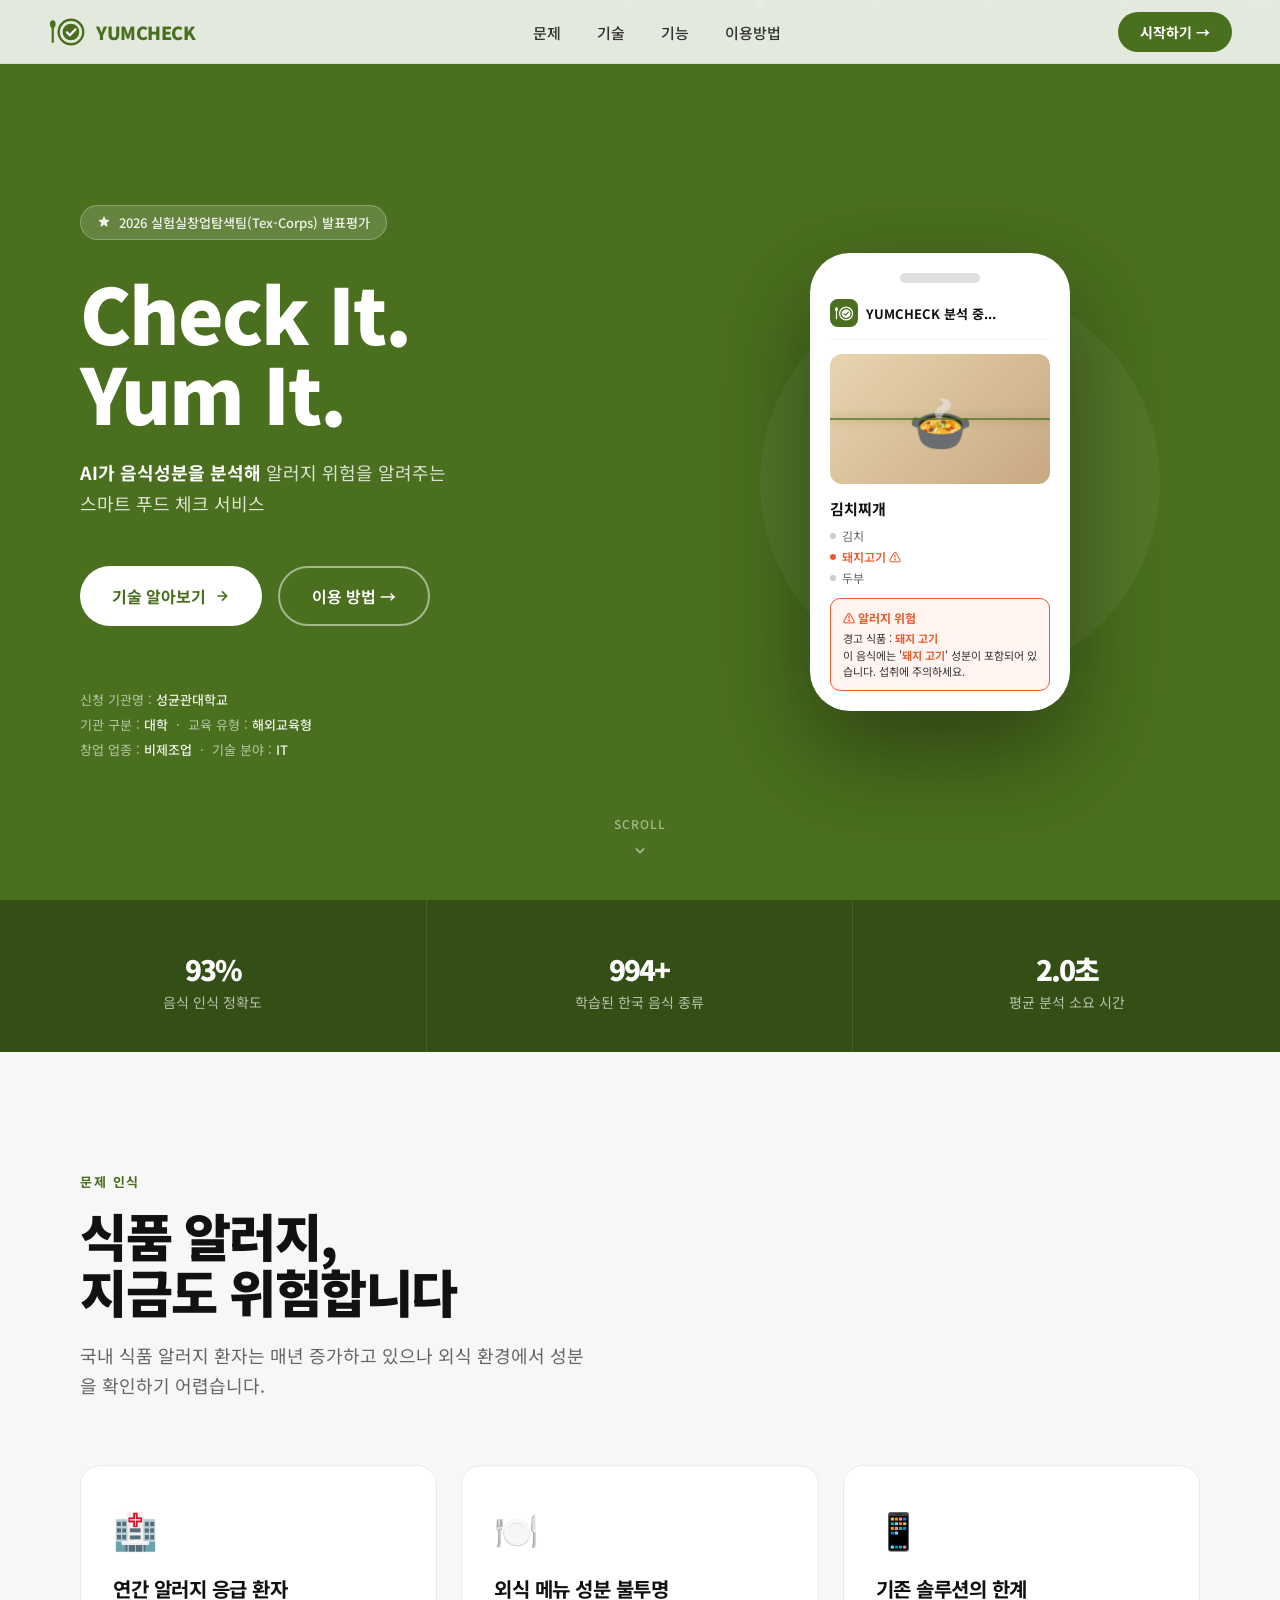
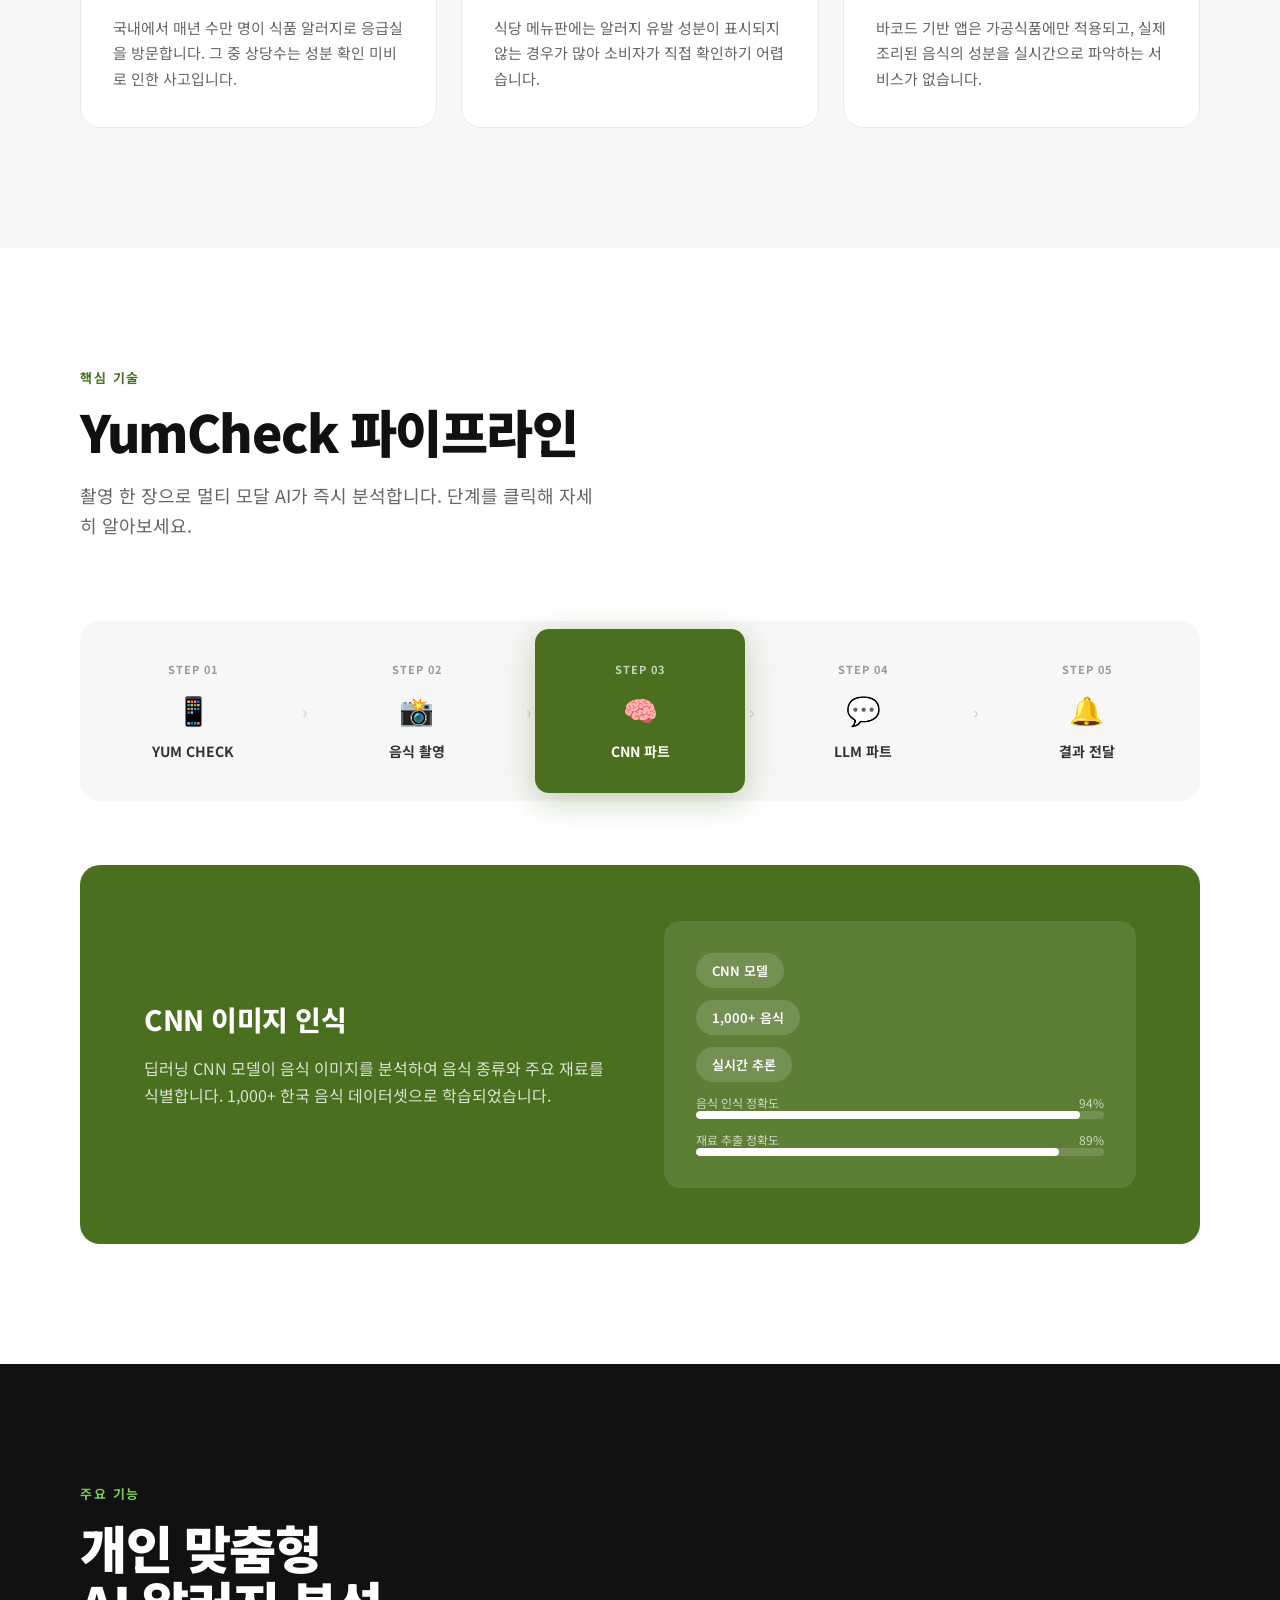
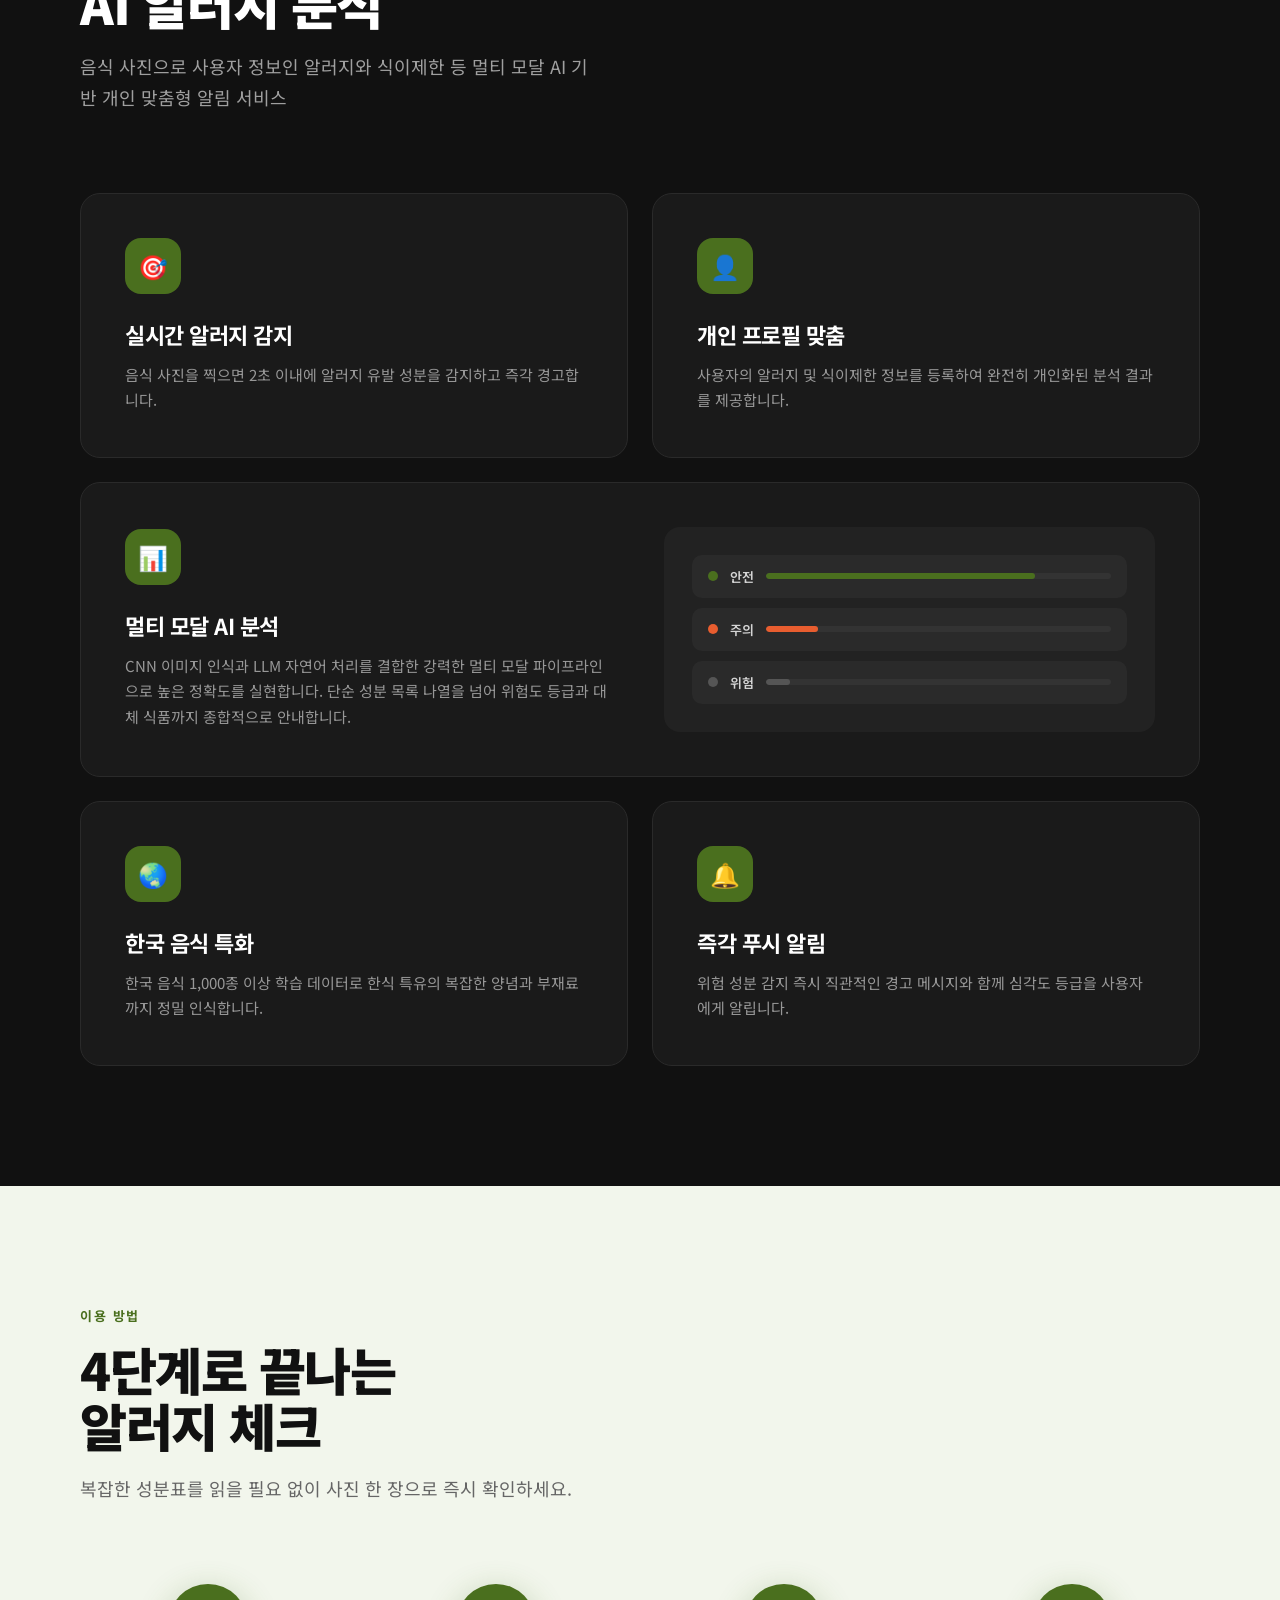
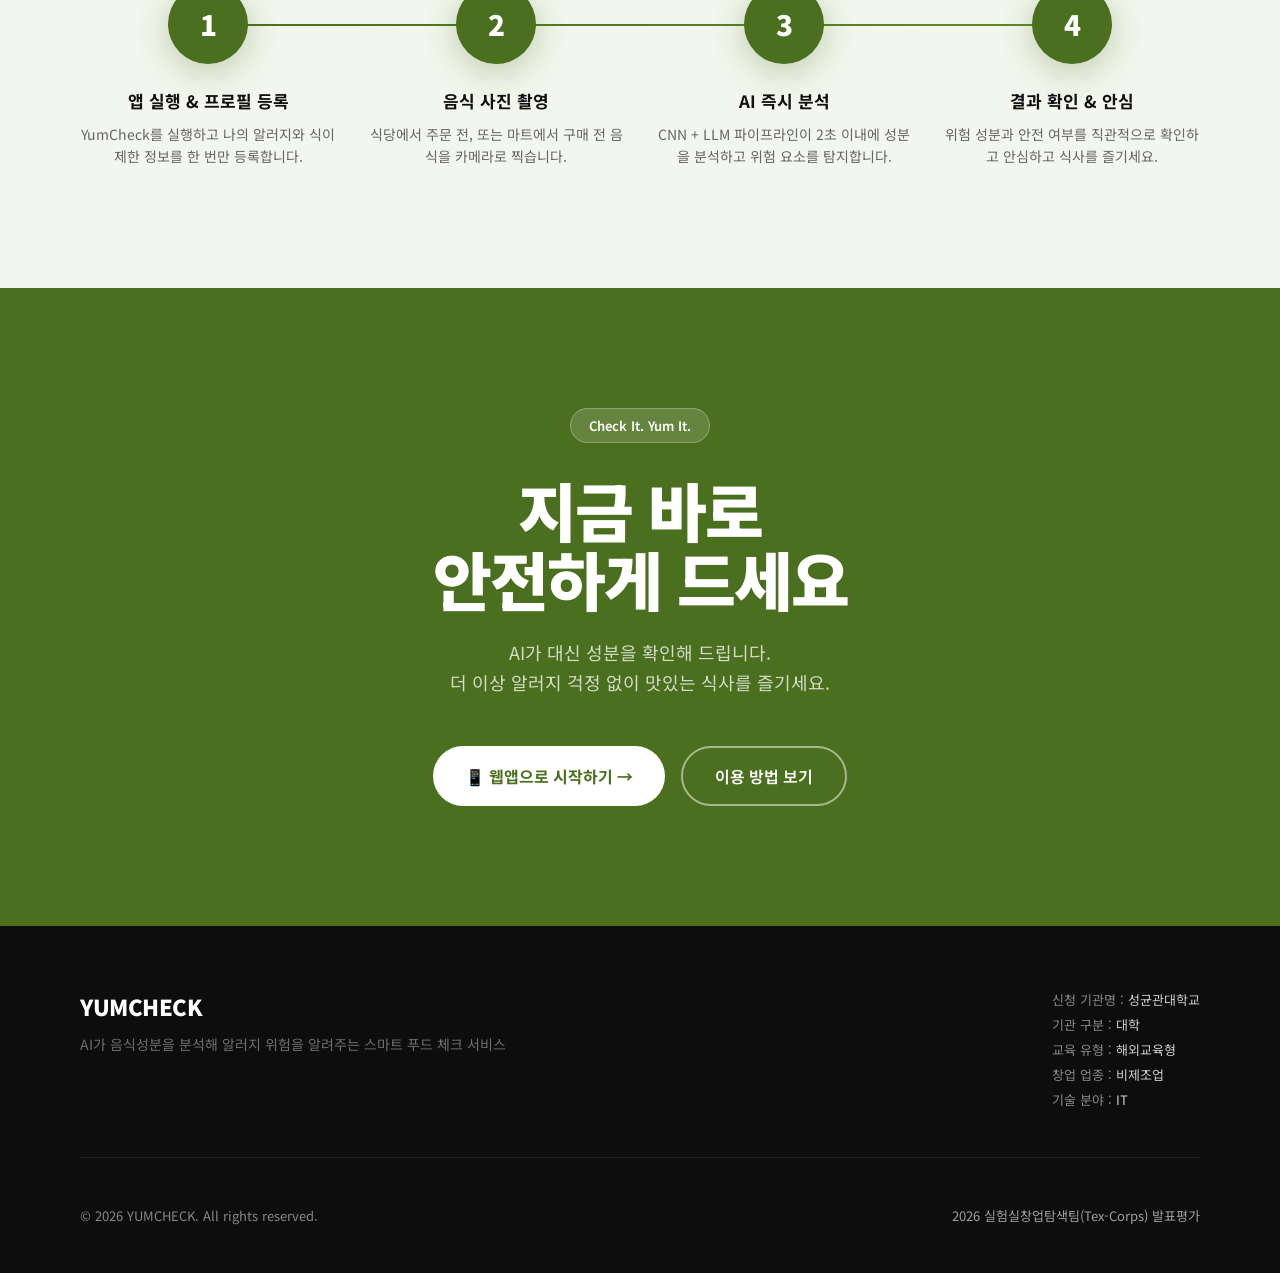
==== commit 64e475d2: "Restructure: landing at root, web app in /app, fix logo - index.html: landing page restored, CTA but" ====
--- a/index.html
+++ b/index.html
@@ -2,62 +2,340 @@
 <html lang="ko">
 <head>
   <meta charset="UTF-8" />
-  <meta name="viewport" content="width=device-width, initial-scale=1, viewport-fit=cover" />
-  <meta name="theme-color" content="#4a6f1e" />
-  <meta name="apple-mobile-web-app-capable" content="yes" />
-  <meta name="apple-mobile-web-app-status-bar-style" content="default" />
-  <meta name="apple-mobile-web-app-title" content="YumCheck" />
-  <title>YumCheck</title>
-  <link rel="manifest" href="manifest.json" />
-  <link rel="icon" href="icon.svg" type="image/svg+xml" />
-  <link rel="apple-touch-icon" href="icon-192.png" />
-  <link rel="preconnect" href="https://fonts.googleapis.com" />
-  <link rel="stylesheet" href="https://fonts.googleapis.com/css2?family=Noto+Sans+KR:wght@400;500;700;900&family=Inter:wght@400;500;700;900&display=swap" />
-  <link rel="stylesheet" href="app.css" />
+  <meta name="viewport" content="width=device-width, initial-scale=1.0" />
+  <title>YUMCHECK — Check It. Yum It.</title>
+  <link rel="stylesheet" href="style.css" />
 </head>
 <body>
-  <div id="app">
-    <header class="topbar" id="topbar">
-      <button class="brand" data-go="home" aria-label="YumCheck home">
-        <svg viewBox="0 0 40 40" fill="none" aria-hidden="true">
-          <circle cx="24" cy="20" r="14" stroke="currentColor" stroke-width="3"/>
-          <circle cx="24" cy="20" r="9" fill="currentColor"/>
-          <path d="M19 20l3 3 5-5" stroke="#fff" stroke-width="2.2" stroke-linecap="round" stroke-linejoin="round"/>
-          <rect x="6" y="9" width="3" height="14" rx="1.5" fill="currentColor"/>
-          <circle cx="7.5" cy="7" r="2.5" fill="currentColor"/>
-        </svg>
-        <span>YUMCHECK</span>
-      </button>
-      <div class="lang-toggle" role="group" aria-label="Language">
-        <button data-lang="ko">KO</button>
-        <button data-lang="en">EN</button>
-      </div>
-    </header>
-
-    <main id="view"></main>
-
-    <nav class="tabbar" id="tabbar">
-      <button data-go="home" class="tab" data-tab="home">
-        <svg viewBox="0 0 24 24" fill="none" stroke="currentColor" stroke-width="2" stroke-linecap="round" stroke-linejoin="round"><path d="M3 10.5 12 3l9 7.5V20a1 1 0 0 1-1 1h-5v-6H9v6H4a1 1 0 0 1-1-1z"/></svg>
-        <span data-i18n="tabHome"></span>
-      </button>
-      <button class="tab-scan" data-action="camera" aria-label="Take photo">
-        <svg viewBox="0 0 24 24" fill="none" stroke="currentColor" stroke-width="2" stroke-linecap="round" stroke-linejoin="round"><path d="M4 8h3l2-3h6l2 3h3a1 1 0 0 1 1 1v10a1 1 0 0 1-1 1H4a1 1 0 0 1-1-1V9a1 1 0 0 1 1-1z"/><circle cx="12" cy="13.5" r="3.5"/></svg>
-      </button>
-      <button data-go="profile" class="tab" data-tab="profile">
-        <svg viewBox="0 0 24 24" fill="none" stroke="currentColor" stroke-width="2" stroke-linecap="round" stroke-linejoin="round"><circle cx="12" cy="8" r="4"/><path d="M4 21c0-4 3.6-7 8-7s8 3 8 7"/></svg>
-        <span data-i18n="tabProfile"></span>
-      </button>
-    </nav>
-
-    <!-- 카메라: 스마트폰에서는 바로 후면 카메라가 열림 -->
-    <input type="file" id="cameraInput" accept="image/*" capture="environment" hidden />
-    <input type="file" id="galleryInput" accept="image/*" hidden />
-
-    <div class="toast" id="toast" role="status" aria-live="polite"></div>
-  </div>
-
-  <script src="data.js"></script>
-  <script src="app.js"></script>
+
+<!-- ── NAV ── -->
+<nav id="nav">
+  <a href="#" class="nav-logo">
+    <svg viewBox="0 0 48 40" fill="none" xmlns="http://www.w3.org/2000/svg"><ellipse cx="6" cy="10" rx="3.6" ry="5" fill="#4a6f1e"/><rect x="4.6" y="12" width="2.8" height="22" rx="1.4" fill="#4a6f1e"/><circle cx="29" cy="20" r="15.5" stroke="#4a6f1e" stroke-width="3" fill="none"/><circle cx="29" cy="20" r="10.5" fill="#4a6f1e"/><path d="M24 20.5l3.6 3.6 7-7.4" stroke="#fff" stroke-width="2.8" stroke-linecap="round" stroke-linejoin="round"/></svg>
+    <span class="nav-logo-text">YUMCHECK</span>
+  </a>
+  <ul class="nav-links">
+    <li><a href="#problem">문제</a></li>
+    <li><a href="#pipeline">기술</a></li>
+    <li><a href="#features">기능</a></li>
+    <li><a href="#how">이용방법</a></li>
+  </ul>
+  <a href="app/" class="nav-cta">시작하기 →</a>
+</nav>
+
+<!-- ── HERO ── -->
+<section class="hero" id="hero" style="position:relative;">
+  <div class="particles"></div>
+
+  <div class="hero-left">
+    <div class="hero-badge">
+      <svg width="14" height="14" fill="currentColor" viewBox="0 0 20 20"><path d="M9.049 2.927c.3-.921 1.603-.921 1.902 0l1.07 3.292a1 1 0 00.95.69h3.462c.969 0 1.371 1.24.588 1.81l-2.8 2.034a1 1 0 00-.364 1.118l1.07 3.292c.3.921-.755 1.688-1.54 1.118l-2.8-2.034a1 1 0 00-1.175 0l-2.8 2.034c-.784.57-1.838-.197-1.539-1.118l1.07-3.292a1 1 0 00-.364-1.118L2.98 8.72c-.783-.57-.38-1.81.588-1.81h3.461a1 1 0 00.951-.69l1.07-3.292z"/></svg>
+      2026 실험실창업탐색팀(Tex-Corps) 발표평가
+    </div>
+    <h1 class="hero-title">Check It.<br>Yum It.</h1>
+    <p class="hero-sub">
+      <strong>AI가 음식성분을 분석해</strong> 알러지 위험을 알려주는<br>
+      스마트 푸드 체크 서비스
+    </p>
+    <div class="hero-actions">
+      <a href="#pipeline" class="btn-primary">
+        기술 알아보기
+        <svg width="16" height="16" fill="none" stroke="currentColor" stroke-width="2.5" viewBox="0 0 24 24"><path d="M5 12h14M12 5l7 7-7 7"/></svg>
+      </a>
+      <a href="#how" class="btn-outline">이용 방법 →</a>
+    </div>
+    <div class="hero-meta">
+      <p>신청 기관명 : <span>성균관대학교</span></p>
+      <p>기관 구분 : <span>대학</span> &nbsp;·&nbsp; 교육 유형 : <span>해외교육형</span></p>
+      <p>창업 업종 : <span>비제조업</span> &nbsp;·&nbsp; 기술 분야 : <span>IT</span></p>
+    </div>
+  </div>
+
+  <div class="hero-right">
+    <div class="hero-blob"></div>
+    <div class="phone-mockup">
+      <div class="phone-notch"></div>
+      <div class="phone-header">
+        <div class="phone-header-icon">
+          <svg viewBox="0 0 48 40" fill="none" xmlns="http://www.w3.org/2000/svg"><ellipse cx="6" cy="10" rx="3.6" ry="5" fill="white"/><rect x="4.6" y="12" width="2.8" height="22" rx="1.4" fill="white"/><circle cx="29" cy="20" r="15.5" stroke="white" stroke-width="3" fill="none"/><circle cx="29" cy="20" r="10.5" fill="white"/><path d="M24 20.5l3.6 3.6 7-7.4" stroke="#4a6f1e" stroke-width="2.8" stroke-linecap="round" stroke-linejoin="round"/></svg>
+        </div>
+        <span class="phone-header-title">YUMCHECK 분석 중...</span>
+      </div>
+      <div class="phone-food-img">
+        🍲
+        <div class="scan-line"></div>
+      </div>
+      <div class="food-name">김치찌개</div>
+      <div class="ingredient-list">
+        <div class="ingredient-item">
+          <div class="ingredient-dot"></div>김치
+        </div>
+        <div class="ingredient-item danger">
+          <div class="ingredient-dot"></div>돼지고기 ⚠️
+        </div>
+        <div class="ingredient-item">
+          <div class="ingredient-dot"></div>두부
+        </div>
+      </div>
+      <div class="allergy-alert">
+        <div class="alert-title">⚠️ 알러지 위험</div>
+        <div class="alert-body">
+          경고 식품 : <strong>돼지 고기</strong><br>
+          이 음식에는 '<strong>돼지 고기</strong>' 성분이 포함되어 있습니다. 섭취에 주의하세요.
+        </div>
+      </div>
+    </div>
+  </div>
+
+  <div class="scroll-indicator">
+    <span>SCROLL</span>
+    <svg fill="none" stroke="currentColor" stroke-width="2" viewBox="0 0 24 24"><path d="M7 10l5 5 5-5"/></svg>
+  </div>
+</section>
+
+<!-- ── STATS ── -->
+<div class="stats-bar">
+  <div class="stat-item reveal">
+    <div class="stat-num">
+      <span class="counting" data-target="94" data-suffix="%">0%</span>
+    </div>
+    <div class="stat-label">음식 인식 정확도</div>
+  </div>
+  <div class="stat-item reveal">
+    <div class="stat-num">
+      <span class="counting" data-target="1000" data-suffix="+">0+</span>
+    </div>
+    <div class="stat-label">학습된 한국 음식 종류</div>
+  </div>
+  <div class="stat-item reveal">
+    <div class="stat-num">
+      <span class="counting" data-target="2" data-float="true" data-suffix="초">0초</span>
+    </div>
+    <div class="stat-label">평균 분석 소요 시간</div>
+  </div>
+</div>
+
+<!-- ── PROBLEM ── -->
+<section class="section problem" id="problem">
+  <div class="problem-inner">
+    <div class="problem-header">
+      <div class="section-tag reveal">문제 인식</div>
+      <h2 class="section-title reveal">식품 알러지,<br>지금도 위험합니다</h2>
+      <p class="section-desc reveal">국내 식품 알러지 환자는 매년 증가하고 있으나 외식 환경에서 성분을 확인하기 어렵습니다.</p>
+    </div>
+    <div class="problem-cards">
+      <div class="problem-card reveal">
+        <span class="problem-icon">🏥</span>
+        <h3>연간 알러지 응급 환자</h3>
+        <p>국내에서 매년 수만 명이 식품 알러지로 응급실을 방문합니다. 그 중 상당수는 성분 확인 미비로 인한 사고입니다.</p>
+      </div>
+      <div class="problem-card reveal">
+        <span class="problem-icon">🍽️</span>
+        <h3>외식 메뉴 성분 불투명</h3>
+        <p>식당 메뉴판에는 알러지 유발 성분이 표시되지 않는 경우가 많아 소비자가 직접 확인하기 어렵습니다.</p>
+      </div>
+      <div class="problem-card reveal">
+        <span class="problem-icon">📱</span>
+        <h3>기존 솔루션의 한계</h3>
+        <p>바코드 기반 앱은 가공식품에만 적용되고, 실제 조리된 음식의 성분을 실시간으로 파악하는 서비스가 없습니다.</p>
+      </div>
+    </div>
+  </div>
+</section>
+
+<!-- ── PIPELINE ── -->
+<section class="section pipeline" id="pipeline">
+  <div class="pipeline-inner">
+    <div class="pipeline-header">
+      <div class="section-tag reveal">핵심 기술</div>
+      <h2 class="section-title reveal">YumCheck 파이프라인</h2>
+      <p class="section-desc reveal">촬영 한 장으로 멀티 모달 AI가 즉시 분석합니다. 단계를 클릭해 자세히 알아보세요.</p>
+    </div>
+
+    <div class="pipeline-flow reveal">
+      <div class="pipeline-step active" data-index="0">
+        <div class="pipeline-step-num">STEP 01</div>
+        <div class="pipeline-step-icon">📱</div>
+        <div class="pipeline-step-name">YUM CHECK</div>
+      </div>
+      <div class="pipeline-arrow">›</div>
+      <div class="pipeline-step" data-index="1">
+        <div class="pipeline-step-num">STEP 02</div>
+        <div class="pipeline-step-icon">📸</div>
+        <div class="pipeline-step-name">음식 촬영</div>
+      </div>
+      <div class="pipeline-arrow">›</div>
+      <div class="pipeline-step" data-index="2">
+        <div class="pipeline-step-num">STEP 03</div>
+        <div class="pipeline-step-icon">🧠</div>
+        <div class="pipeline-step-name">CNN 파트</div>
+      </div>
+      <div class="pipeline-arrow">›</div>
+      <div class="pipeline-step" data-index="3">
+        <div class="pipeline-step-num">STEP 04</div>
+        <div class="pipeline-step-icon">💬</div>
+        <div class="pipeline-step-name">LLM 파트</div>
+      </div>
+      <div class="pipeline-arrow">›</div>
+      <div class="pipeline-step" data-index="4">
+        <div class="pipeline-step-num">STEP 05</div>
+        <div class="pipeline-step-icon">🔔</div>
+        <div class="pipeline-step-name">결과 전달</div>
+      </div>
+    </div>
+
+    <div class="pipeline-detail reveal">
+      <div class="pipeline-detail-text">
+        <h3>YUM CHECK 앱</h3>
+        <p>사용자가 YumCheck 앱을 실행하고 알러지 및 식이제한 정보를 사전에 등록합니다. 개인화된 프로필 기반으로 맞춤 분석을 제공합니다.</p>
+      </div>
+      <div class="pipeline-detail-visual">
+        <div class="detail-tag">iOS / Android</div>
+        <div class="detail-tag">프로필 등록</div>
+        <div class="detail-tag">알러지 설정</div>
+        <div>
+          <div class="detail-bar-label"><span>사용자 편의성</span><span>95%</span></div>
+          <div class="detail-bar"><div class="detail-bar-fill" style="width:95%"></div></div>
+        </div>
+        <div>
+          <div class="detail-bar-label"><span>설정 완성도</span><span>88%</span></div>
+          <div class="detail-bar"><div class="detail-bar-fill" style="width:88%"></div></div>
+        </div>
+      </div>
+    </div>
+  </div>
+</section>
+
+<!-- ── FEATURES ── -->
+<section class="section features" id="features">
+  <div class="features-inner">
+    <div class="features-header">
+      <div class="section-tag reveal" style="color:#7ec85a;">주요 기능</div>
+      <h2 class="section-title reveal">개인 맞춤형<br>AI 알러지 분석</h2>
+      <p class="section-desc reveal">음식 사진으로 사용자 정보인 알러지와 식이제한 등 멀티 모달 AI 기반 개인 맞춤형 알림 서비스</p>
+    </div>
+    <div class="features-grid">
+      <div class="feature-card reveal">
+        <div class="feature-icon-wrap">🎯</div>
+        <h3>실시간 알러지 감지</h3>
+        <p>음식 사진을 찍으면 2초 이내에 알러지 유발 성분을 감지하고 즉각 경고합니다.</p>
+      </div>
+      <div class="feature-card reveal">
+        <div class="feature-icon-wrap">👤</div>
+        <h3>개인 프로필 맞춤</h3>
+        <p>사용자의 알러지 및 식이제한 정보를 등록하여 완전히 개인화된 분석 결과를 제공합니다.</p>
+      </div>
+      <div class="feature-card large reveal">
+        <div>
+          <div class="feature-icon-wrap">📊</div>
+          <h3>멀티 모달 AI 분석</h3>
+          <p>CNN 이미지 인식과 LLM 자연어 처리를 결합한 강력한 멀티 모달 파이프라인으로 높은 정확도를 실현합니다. 단순 성분 목록 나열을 넘어 위험도 등급과 대체 식품까지 종합적으로 안내합니다.</p>
+        </div>
+        <div class="feature-visual">
+          <div class="fv-row">
+            <div class="fv-dot green"></div>
+            <div class="fv-label">안전</div>
+            <div class="fv-bar"><div class="fv-bar-fill green" style="width:78%"></div></div>
+          </div>
+          <div class="fv-row">
+            <div class="fv-dot orange"></div>
+            <div class="fv-label">주의</div>
+            <div class="fv-bar"><div class="fv-bar-fill orange" style="width:15%"></div></div>
+          </div>
+          <div class="fv-row">
+            <div class="fv-dot gray"></div>
+            <div class="fv-label">위험</div>
+            <div class="fv-bar"><div class="fv-bar-fill gray" style="width:7%"></div></div>
+          </div>
+        </div>
+      </div>
+      <div class="feature-card reveal">
+        <div class="feature-icon-wrap">🌏</div>
+        <h3>한국 음식 특화</h3>
+        <p>한국 음식 1,000종 이상 학습 데이터로 한식 특유의 복잡한 양념과 부재료까지 정밀 인식합니다.</p>
+      </div>
+      <div class="feature-card reveal">
+        <div class="feature-icon-wrap">🔔</div>
+        <h3>즉각 푸시 알림</h3>
+        <p>위험 성분 감지 즉시 직관적인 경고 메시지와 함께 심각도 등급을 사용자에게 알립니다.</p>
+      </div>
+    </div>
+  </div>
+</section>
+
+<!-- ── HOW IT WORKS ── -->
+<section class="section how" id="how">
+  <div class="how-inner">
+    <div class="how-header">
+      <div class="section-tag reveal">이용 방법</div>
+      <h2 class="section-title reveal">4단계로 끝나는<br>알러지 체크</h2>
+      <p class="section-desc reveal">복잡한 성분표를 읽을 필요 없이 사진 한 장으로 즉시 확인하세요.</p>
+    </div>
+    <div class="how-steps">
+      <div class="how-step reveal">
+        <div class="how-step-num">1</div>
+        <h3>앱 실행 & 프로필 등록</h3>
+        <p>YumCheck를 실행하고 나의 알러지와 식이제한 정보를 한 번만 등록합니다.</p>
+      </div>
+      <div class="how-step reveal">
+        <div class="how-step-num">2</div>
+        <h3>음식 사진 촬영</h3>
+        <p>식당에서 주문 전, 또는 마트에서 구매 전 음식을 카메라로 찍습니다.</p>
+      </div>
+      <div class="how-step reveal">
+        <div class="how-step-num">3</div>
+        <h3>AI 즉시 분석</h3>
+        <p>CNN + LLM 파이프라인이 2초 이내에 성분을 분석하고 위험 요소를 탐지합니다.</p>
+      </div>
+      <div class="how-step reveal">
+        <div class="how-step-num">4</div>
+        <h3>결과 확인 & 안심</h3>
+        <p>위험 성분과 안전 여부를 직관적으로 확인하고 안심하고 식사를 즐기세요.</p>
+      </div>
+    </div>
+  </div>
+</section>
+
+<!-- ── CTA ── -->
+<section class="cta" id="cta">
+  <div class="cta-inner">
+    <div class="cta-badge reveal">Check It. Yum It.</div>
+    <h2 class="reveal">지금 바로<br>안전하게 드세요</h2>
+    <p class="reveal">AI가 대신 성분을 확인해 드립니다.<br>더 이상 알러지 걱정 없이 맛있는 식사를 즐기세요.</p>
+    <div class="cta-actions reveal">
+      <a href="app/" class="btn-primary">
+        📱 웹앱으로 시작하기 →
+      </a>
+      <a href="#how" class="btn-outline">
+        이용 방법 보기
+      </a>
+    </div>
+  </div>
+</section>
+
+<!-- ── FOOTER ── -->
+<footer>
+  <div class="footer-inner">
+    <div class="footer-top">
+      <div class="footer-brand">
+        <div class="footer-brand-name">YUMCHECK</div>
+        <div class="footer-brand-tagline">AI가 음식성분을 분석해 알러지 위험을 알려주는 스마트 푸드 체크 서비스</div>
+      </div>
+      <div class="footer-info">
+        <p>신청 기관명 : <span>성균관대학교</span></p>
+        <p>기관 구분 : <span>대학</span></p>
+        <p>교육 유형 : <span>해외교육형</span></p>
+        <p>창업 업종 : <span>비제조업</span></p>
+        <p>기술 분야 : <span>IT</span></p>
+      </div>
+    </div>
+    <div class="footer-bottom">
+      <p>© 2026 YUMCHECK. All rights reserved.</p>
+      <p class="footer-event">2026 실험실창업탐색팀(Tex-Corps) 발표평가</p>
+    </div>
+  </div>
+</footer>
+
+<script src="script.js"></script>
 </body>
 </html>
--- a/style.css
+++ b/style.css
@@ -0,0 +1,817 @@
+@import url('https://fonts.googleapis.com/css2?family=Noto+Sans+KR:wght@300;400;500;700;900&family=Inter:wght@300;400;500;700;900&display=swap');
+
+*, *::before, *::after { box-sizing: border-box; margin: 0; padding: 0; }
+
+:root {
+  --green: #4a6f1e;
+  --green-light: #5d8a25;
+  --green-dark: #344f15;
+  --green-bg: #f2f6ec;
+  --orange: #e85d2f;
+  --black: #111111;
+  --gray-1: #333333;
+  --gray-2: #666666;
+  --gray-3: #999999;
+  --gray-4: #cccccc;
+  --gray-bg: #f7f7f7;
+  --white: #ffffff;
+  --radius: 20px;
+  --radius-sm: 12px;
+}
+
+html { scroll-behavior: smooth; }
+
+body {
+  font-family: 'Noto Sans KR', 'Inter', sans-serif;
+  color: var(--black);
+  background: var(--white);
+  overflow-x: hidden;
+}
+
+/* ── NAV ── */
+nav {
+  position: fixed;
+  top: 0; left: 0; right: 0;
+  z-index: 100;
+  display: flex;
+  align-items: center;
+  justify-content: space-between;
+  padding: 0 48px;
+  height: 64px;
+  background: rgba(255,255,255,0.85);
+  backdrop-filter: blur(16px);
+  border-bottom: 1px solid rgba(0,0,0,0.06);
+  transition: box-shadow .3s;
+}
+nav.scrolled { box-shadow: 0 2px 24px rgba(0,0,0,0.08); }
+
+.nav-logo {
+  display: flex;
+  align-items: center;
+  gap: 10px;
+  text-decoration: none;
+}
+.nav-logo svg { width: 38px; height: 32px; }
+.nav-logo-text {
+  font-size: 18px;
+  font-weight: 900;
+  color: var(--green);
+  letter-spacing: -0.5px;
+}
+
+.nav-links {
+  display: flex;
+  gap: 36px;
+  list-style: none;
+}
+.nav-links a {
+  font-size: 15px;
+  font-weight: 500;
+  color: var(--gray-1);
+  text-decoration: none;
+  transition: color .2s;
+}
+.nav-links a:hover { color: var(--green); }
+
+.nav-cta {
+  background: var(--green);
+  color: var(--white);
+  font-size: 14px;
+  font-weight: 700;
+  padding: 10px 22px;
+  border-radius: 50px;
+  text-decoration: none;
+  transition: background .2s, transform .2s;
+}
+.nav-cta:hover { background: var(--green-light); transform: translateY(-1px); }
+
+/* ── HERO ── */
+.hero {
+  min-height: 100vh;
+  display: grid;
+  grid-template-columns: 1fr 1fr;
+  background: var(--green);
+  padding-top: 64px;
+  overflow: hidden;
+}
+
+.hero-left {
+  display: flex;
+  flex-direction: column;
+  justify-content: center;
+  padding: 80px 64px 80px 80px;
+  color: var(--white);
+}
+
+.hero-badge {
+  display: inline-flex;
+  align-items: center;
+  gap: 8px;
+  background: rgba(255,255,255,0.15);
+  border: 1px solid rgba(255,255,255,0.25);
+  color: rgba(255,255,255,0.9);
+  font-size: 13px;
+  font-weight: 500;
+  padding: 7px 16px;
+  border-radius: 50px;
+  margin-bottom: 32px;
+  width: fit-content;
+  opacity: 0;
+  transform: translateY(20px);
+  animation: fadeUp .6s .2s forwards;
+}
+
+.hero-title {
+  font-size: clamp(52px, 6vw, 84px);
+  font-weight: 900;
+  line-height: 1.05;
+  letter-spacing: -2px;
+  margin-bottom: 24px;
+  opacity: 0;
+  transform: translateY(30px);
+  animation: fadeUp .7s .4s forwards;
+}
+
+.hero-sub {
+  font-size: 18px;
+  font-weight: 400;
+  line-height: 1.7;
+  color: rgba(255,255,255,0.8);
+  margin-bottom: 48px;
+  opacity: 0;
+  transform: translateY(30px);
+  animation: fadeUp .7s .6s forwards;
+}
+.hero-sub strong { color: var(--white); font-weight: 700; }
+
+.hero-actions {
+  display: flex;
+  gap: 16px;
+  opacity: 0;
+  transform: translateY(30px);
+  animation: fadeUp .7s .8s forwards;
+}
+.btn-primary {
+  display: inline-flex;
+  align-items: center;
+  gap: 8px;
+  background: var(--white);
+  color: var(--green);
+  font-size: 16px;
+  font-weight: 700;
+  padding: 16px 32px;
+  border-radius: 50px;
+  text-decoration: none;
+  transition: transform .2s, box-shadow .2s;
+}
+.btn-primary:hover { transform: translateY(-2px); box-shadow: 0 8px 32px rgba(0,0,0,0.2); }
+.btn-outline {
+  display: inline-flex;
+  align-items: center;
+  gap: 8px;
+  border: 2px solid rgba(255,255,255,0.5);
+  color: var(--white);
+  font-size: 16px;
+  font-weight: 600;
+  padding: 16px 32px;
+  border-radius: 50px;
+  text-decoration: none;
+  transition: border-color .2s, background .2s;
+}
+.btn-outline:hover { border-color: var(--white); background: rgba(255,255,255,0.1); }
+
+.hero-meta {
+  margin-top: 64px;
+  display: flex;
+  flex-direction: column;
+  gap: 6px;
+  opacity: 0;
+  animation: fadeUp .7s 1s forwards;
+}
+.hero-meta p {
+  font-size: 13px;
+  color: rgba(255,255,255,0.6);
+}
+.hero-meta p span { color: rgba(255,255,255,0.9); font-weight: 500; }
+
+.hero-right {
+  display: flex;
+  align-items: center;
+  justify-content: center;
+  padding: 80px 80px 80px 40px;
+  position: relative;
+}
+
+.phone-mockup {
+  width: 260px;
+  background: var(--white);
+  border-radius: 40px;
+  padding: 20px;
+  box-shadow: 0 40px 100px rgba(0,0,0,0.4);
+  position: relative;
+  z-index: 2;
+  opacity: 0;
+  transform: translateY(40px) scale(.96);
+  animation: fadeUp .8s .5s forwards;
+}
+.phone-notch {
+  width: 80px;
+  height: 10px;
+  background: #e0e0e0;
+  border-radius: 10px;
+  margin: 0 auto 16px;
+}
+.phone-header {
+  display: flex;
+  align-items: center;
+  gap: 8px;
+  margin-bottom: 14px;
+  padding-bottom: 12px;
+  border-bottom: 1px solid #f0f0f0;
+}
+.phone-header-icon {
+  width: 28px;
+  height: 28px;
+  background: var(--green);
+  border-radius: 8px;
+  display: flex;
+  align-items: center;
+  justify-content: center;
+}
+.phone-header-icon svg { width: 20px; height: 17px; }
+.phone-header-title { font-size: 13px; font-weight: 700; color: var(--black); }
+
+.phone-food-img {
+  width: 100%;
+  height: 130px;
+  border-radius: 12px;
+  background: linear-gradient(135deg, #e8d5b0, #c8a882);
+  margin-bottom: 14px;
+  overflow: hidden;
+  display: flex;
+  align-items: center;
+  justify-content: center;
+  font-size: 52px;
+  position: relative;
+}
+.scan-line {
+  position: absolute;
+  left: 0; right: 0;
+  height: 2px;
+  background: rgba(74,111,30,0.7);
+  box-shadow: 0 0 8px rgba(74,111,30,0.5);
+  animation: scanMove 2s ease-in-out infinite;
+}
+@keyframes scanMove {
+  0%, 100% { top: 10%; }
+  50% { top: 85%; }
+}
+
+.food-name {
+  font-size: 15px;
+  font-weight: 700;
+  margin-bottom: 8px;
+}
+.ingredient-list {
+  display: flex;
+  flex-direction: column;
+  gap: 4px;
+  margin-bottom: 12px;
+}
+.ingredient-item {
+  display: flex;
+  align-items: center;
+  gap: 6px;
+  font-size: 12px;
+  color: var(--gray-2);
+}
+.ingredient-item.danger { color: var(--orange); font-weight: 600; }
+.ingredient-dot {
+  width: 6px; height: 6px;
+  border-radius: 50%;
+  background: var(--gray-4);
+}
+.ingredient-item.danger .ingredient-dot { background: var(--orange); }
+
+.allergy-alert {
+  background: #fff4f0;
+  border: 1.5px solid var(--orange);
+  border-radius: 10px;
+  padding: 10px 12px;
+  opacity: 0;
+  transform: translateY(8px);
+  animation: alertPop .5s 2s forwards;
+}
+@keyframes alertPop {
+  to { opacity: 1; transform: translateY(0); }
+}
+.alert-title {
+  display: flex;
+  align-items: center;
+  gap: 6px;
+  font-size: 12px;
+  font-weight: 700;
+  color: var(--orange);
+  margin-bottom: 4px;
+}
+.alert-body { font-size: 11px; color: var(--gray-1); line-height: 1.5; }
+.alert-body strong { color: var(--orange); }
+
+.hero-blob {
+  position: absolute;
+  width: 400px; height: 400px;
+  background: rgba(255,255,255,0.05);
+  border-radius: 50%;
+  top: 50%; left: 50%;
+  transform: translate(-50%, -50%);
+  animation: blobPulse 4s ease-in-out infinite;
+}
+@keyframes blobPulse {
+  0%, 100% { transform: translate(-50%,-50%) scale(1); }
+  50% { transform: translate(-50%,-50%) scale(1.08); }
+}
+
+/* ── STATS ── */
+.stats-bar {
+  background: var(--green-dark);
+  color: var(--white);
+  display: grid;
+  grid-template-columns: repeat(3, 1fr);
+}
+.stat-item {
+  padding: 40px 48px;
+  border-right: 1px solid rgba(255,255,255,0.1);
+  text-align: center;
+}
+.stat-item:last-child { border-right: none; }
+.stat-num {
+  font-size: 44px;
+  font-weight: 900;
+  letter-spacing: -2px;
+  line-height: 1;
+  margin-bottom: 8px;
+}
+.stat-num span { font-size: 28px; }
+.stat-label { font-size: 14px; color: rgba(255,255,255,0.65); font-weight: 400; }
+
+/* ── SECTION SHARED ── */
+.section { padding: 120px 80px; }
+.section-tag {
+  font-size: 13px;
+  font-weight: 700;
+  color: var(--green);
+  letter-spacing: 1.5px;
+  text-transform: uppercase;
+  margin-bottom: 16px;
+}
+.section-title {
+  font-size: clamp(36px, 4vw, 56px);
+  font-weight: 900;
+  letter-spacing: -1.5px;
+  line-height: 1.1;
+  margin-bottom: 20px;
+}
+.section-desc {
+  font-size: 18px;
+  color: var(--gray-2);
+  line-height: 1.7;
+  max-width: 520px;
+}
+
+.reveal {
+  opacity: 0;
+  transform: translateY(40px);
+  transition: opacity .7s ease, transform .7s ease;
+}
+.reveal.visible { opacity: 1; transform: translateY(0); }
+
+/* ── PROBLEM ── */
+.problem { background: var(--gray-bg); }
+.problem-inner {
+  max-width: 1200px;
+  margin: 0 auto;
+}
+.problem-header { margin-bottom: 64px; }
+
+.problem-cards {
+  display: grid;
+  grid-template-columns: repeat(3, 1fr);
+  gap: 24px;
+}
+.problem-card {
+  background: var(--white);
+  border-radius: var(--radius);
+  padding: 36px 32px;
+  border: 1px solid #ebebeb;
+  transition: transform .3s, box-shadow .3s;
+}
+.problem-card:hover { transform: translateY(-6px); box-shadow: 0 20px 60px rgba(0,0,0,0.08); }
+.problem-icon {
+  font-size: 36px;
+  margin-bottom: 20px;
+  display: block;
+}
+.problem-card h3 {
+  font-size: 20px;
+  font-weight: 700;
+  margin-bottom: 12px;
+  letter-spacing: -0.5px;
+}
+.problem-card p { font-size: 15px; color: var(--gray-2); line-height: 1.7; }
+
+/* ── PIPELINE ── */
+.pipeline { background: var(--white); }
+.pipeline-inner { max-width: 1200px; margin: 0 auto; }
+.pipeline-header { margin-bottom: 80px; }
+
+.pipeline-flow {
+  display: flex;
+  align-items: center;
+  gap: 0;
+  margin-bottom: 64px;
+  background: var(--gray-bg);
+  border-radius: var(--radius);
+  padding: 8px;
+}
+.pipeline-step {
+  flex: 1;
+  display: flex;
+  flex-direction: column;
+  align-items: center;
+  text-align: center;
+  padding: 32px 20px;
+  border-radius: 14px;
+  cursor: pointer;
+  transition: background .3s;
+  position: relative;
+}
+.pipeline-step.active {
+  background: var(--green);
+  color: var(--white);
+  box-shadow: 0 8px 32px rgba(74,111,30,0.3);
+}
+.pipeline-step-num {
+  font-size: 11px;
+  font-weight: 700;
+  letter-spacing: 1px;
+  color: var(--gray-3);
+  margin-bottom: 12px;
+}
+.pipeline-step.active .pipeline-step-num { color: rgba(255,255,255,0.7); }
+.pipeline-step-icon { font-size: 28px; margin-bottom: 12px; }
+.pipeline-step-name {
+  font-size: 14px;
+  font-weight: 700;
+  color: var(--gray-1);
+}
+.pipeline-step.active .pipeline-step-name { color: var(--white); }
+.pipeline-arrow {
+  color: var(--gray-4);
+  font-size: 18px;
+  flex-shrink: 0;
+  padding: 0 4px;
+}
+
+.pipeline-detail {
+  display: grid;
+  grid-template-columns: 1fr 1fr;
+  gap: 48px;
+  align-items: center;
+  background: var(--green);
+  border-radius: var(--radius);
+  padding: 56px 64px;
+  color: var(--white);
+  min-height: 280px;
+}
+.pipeline-detail-text h3 {
+  font-size: 28px;
+  font-weight: 800;
+  letter-spacing: -0.5px;
+  margin-bottom: 16px;
+}
+.pipeline-detail-text p {
+  font-size: 16px;
+  color: rgba(255,255,255,0.8);
+  line-height: 1.7;
+}
+.pipeline-detail-visual {
+  background: rgba(255,255,255,0.1);
+  border-radius: 16px;
+  padding: 32px;
+  display: flex;
+  flex-direction: column;
+  gap: 12px;
+}
+.detail-tag {
+  display: inline-block;
+  background: rgba(255,255,255,0.15);
+  color: var(--white);
+  font-size: 13px;
+  font-weight: 600;
+  padding: 8px 16px;
+  border-radius: 50px;
+  width: fit-content;
+}
+.detail-bar {
+  height: 8px;
+  background: rgba(255,255,255,0.15);
+  border-radius: 50px;
+  overflow: hidden;
+}
+.detail-bar-fill {
+  height: 100%;
+  background: var(--white);
+  border-radius: 50px;
+  animation: barGrow 1s .3s both;
+  transform-origin: left;
+}
+@keyframes barGrow {
+  from { transform: scaleX(0); }
+  to { transform: scaleX(1); }
+}
+.detail-bar-label {
+  font-size: 12px;
+  color: rgba(255,255,255,0.7);
+  display: flex;
+  justify-content: space-between;
+}
+
+/* ── FEATURES ── */
+.features { background: var(--black); color: var(--white); }
+.features-inner { max-width: 1200px; margin: 0 auto; }
+.features-header { margin-bottom: 80px; }
+.features-header .section-title { color: var(--white); }
+.features-header .section-desc { color: rgba(255,255,255,0.6); }
+
+.features-grid {
+  display: grid;
+  grid-template-columns: repeat(2, 1fr);
+  gap: 24px;
+}
+.feature-card {
+  background: #1a1a1a;
+  border-radius: var(--radius);
+  padding: 44px;
+  border: 1px solid #2a2a2a;
+  transition: border-color .3s, transform .3s;
+  position: relative;
+  overflow: hidden;
+}
+.feature-card::before {
+  content: '';
+  position: absolute;
+  inset: 0;
+  background: radial-gradient(circle at top left, rgba(74,111,30,0.15), transparent 60%);
+  opacity: 0;
+  transition: opacity .3s;
+}
+.feature-card:hover { border-color: var(--green); transform: translateY(-4px); }
+.feature-card:hover::before { opacity: 1; }
+.feature-card.large { grid-column: span 2; display: grid; grid-template-columns: 1fr 1fr; gap: 48px; align-items: center; }
+
+.feature-icon-wrap {
+  width: 56px; height: 56px;
+  background: var(--green);
+  border-radius: 16px;
+  display: flex;
+  align-items: center;
+  justify-content: center;
+  font-size: 24px;
+  margin-bottom: 24px;
+}
+.feature-card h3 {
+  font-size: 22px;
+  font-weight: 700;
+  letter-spacing: -0.5px;
+  margin-bottom: 12px;
+}
+.feature-card p { font-size: 15px; color: rgba(255,255,255,0.55); line-height: 1.7; }
+
+.feature-visual {
+  background: #222;
+  border-radius: 16px;
+  padding: 28px;
+  display: flex;
+  flex-direction: column;
+  gap: 10px;
+}
+.fv-row {
+  display: flex;
+  align-items: center;
+  gap: 12px;
+  background: #2a2a2a;
+  padding: 12px 16px;
+  border-radius: 10px;
+}
+.fv-dot { width: 10px; height: 10px; border-radius: 50%; }
+.fv-dot.green { background: var(--green); }
+.fv-dot.orange { background: var(--orange); }
+.fv-dot.gray { background: #555; }
+.fv-label { font-size: 13px; font-weight: 600; color: rgba(255,255,255,0.8); }
+.fv-bar { flex: 1; height: 6px; background: #333; border-radius: 50px; overflow: hidden; }
+.fv-bar-fill { height: 100%; border-radius: 50px; }
+.fv-bar-fill.green { background: var(--green); }
+.fv-bar-fill.orange { background: var(--orange); }
+.fv-bar-fill.gray { background: #555; }
+
+/* ── HOW IT WORKS ── */
+.how { background: var(--green-bg); }
+.how-inner { max-width: 1200px; margin: 0 auto; }
+.how-header { margin-bottom: 80px; }
+
+.how-steps {
+  display: grid;
+  grid-template-columns: repeat(4, 1fr);
+  gap: 32px;
+  position: relative;
+}
+.how-steps::before {
+  content: '';
+  position: absolute;
+  top: 40px;
+  left: calc(12.5% + 20px);
+  right: calc(12.5% + 20px);
+  height: 2px;
+  background: linear-gradient(to right, var(--green), var(--green-light));
+  z-index: 0;
+}
+.how-step {
+  display: flex;
+  flex-direction: column;
+  align-items: center;
+  text-align: center;
+  position: relative;
+  z-index: 1;
+}
+.how-step-num {
+  width: 80px; height: 80px;
+  background: var(--green);
+  color: var(--white);
+  border-radius: 50%;
+  display: flex;
+  align-items: center;
+  justify-content: center;
+  font-size: 28px;
+  font-weight: 900;
+  margin-bottom: 24px;
+  box-shadow: 0 8px 32px rgba(74,111,30,0.3);
+  flex-shrink: 0;
+}
+.how-step h3 { font-size: 17px; font-weight: 700; margin-bottom: 10px; }
+.how-step p { font-size: 14px; color: var(--gray-2); line-height: 1.6; }
+
+/* ── CTA ── */
+.cta {
+  background: var(--green);
+  color: var(--white);
+  text-align: center;
+  padding: 120px 80px;
+}
+.cta-inner { max-width: 700px; margin: 0 auto; }
+.cta-badge {
+  display: inline-block;
+  background: rgba(255,255,255,0.15);
+  border: 1px solid rgba(255,255,255,0.25);
+  color: var(--white);
+  font-size: 13px;
+  font-weight: 600;
+  padding: 7px 18px;
+  border-radius: 50px;
+  margin-bottom: 32px;
+}
+.cta h2 {
+  font-size: clamp(40px, 5vw, 64px);
+  font-weight: 900;
+  letter-spacing: -2px;
+  line-height: 1.08;
+  margin-bottom: 24px;
+}
+.cta p {
+  font-size: 18px;
+  color: rgba(255,255,255,0.75);
+  line-height: 1.7;
+  margin-bottom: 48px;
+}
+.cta-actions { display: flex; gap: 16px; justify-content: center; flex-wrap: wrap; }
+
+/* ── FOOTER ── */
+footer {
+  background: #0d0d0d;
+  color: rgba(255,255,255,0.5);
+  padding: 64px 80px 48px;
+}
+.footer-inner {
+  max-width: 1200px;
+  margin: 0 auto;
+}
+.footer-top {
+  display: flex;
+  justify-content: space-between;
+  align-items: flex-start;
+  margin-bottom: 48px;
+  padding-bottom: 48px;
+  border-bottom: 1px solid rgba(255,255,255,0.08);
+}
+.footer-brand { display: flex; flex-direction: column; gap: 12px; }
+.footer-brand-name {
+  font-size: 22px;
+  font-weight: 900;
+  color: var(--white);
+  letter-spacing: -0.5px;
+}
+.footer-brand-tagline { font-size: 14px; color: rgba(255,255,255,0.4); }
+.footer-info { display: flex; flex-direction: column; gap: 6px; }
+.footer-info p { font-size: 13px; }
+.footer-info p span { color: rgba(255,255,255,0.8); }
+.footer-bottom {
+  display: flex;
+  justify-content: space-between;
+  align-items: center;
+}
+.footer-bottom p { font-size: 13px; }
+.footer-event {
+  font-size: 13px;
+  color: rgba(255,255,255,0.6);
+}
+
+/* ── ANIMATIONS ── */
+@keyframes fadeUp {
+  to { opacity: 1; transform: translateY(0) scale(1); }
+}
+
+/* ── FLOATING PARTICLES ── */
+.particles {
+  position: absolute;
+  inset: 0;
+  overflow: hidden;
+  pointer-events: none;
+}
+.particle {
+  position: absolute;
+  width: 6px; height: 6px;
+  background: rgba(255,255,255,0.15);
+  border-radius: 50%;
+  animation: float linear infinite;
+}
+@keyframes float {
+  0% { transform: translateY(100vh) scale(0); opacity: 0; }
+  10% { opacity: 1; }
+  90% { opacity: 1; }
+  100% { transform: translateY(-20px) scale(1); opacity: 0; }
+}
+
+/* ── SCROLL INDICATOR ── */
+.scroll-indicator {
+  position: absolute;
+  bottom: 40px;
+  left: 50%;
+  transform: translateX(-50%);
+  display: flex;
+  flex-direction: column;
+  align-items: center;
+  gap: 8px;
+  color: rgba(255,255,255,0.5);
+  font-size: 12px;
+  font-weight: 500;
+  letter-spacing: 1px;
+  animation: bounce 2s ease-in-out infinite;
+}
+.scroll-indicator svg { width: 20px; height: 20px; }
+@keyframes bounce {
+  0%, 100% { transform: translateX(-50%) translateY(0); }
+  50% { transform: translateX(-50%) translateY(8px); }
+}
+
+/* ── COUNTER ── */
+.counting { display: inline-block; }
+
+/* ── RESPONSIVE ── */
+@media (max-width: 1024px) {
+  .hero { grid-template-columns: 1fr; }
+  .hero-right { display: none; }
+  .hero-left { padding: 80px 48px; }
+  .stats-bar { grid-template-columns: 1fr; }
+  .stat-item { border-right: none; border-bottom: 1px solid rgba(255,255,255,0.1); }
+  .problem-cards { grid-template-columns: 1fr; }
+  .features-grid { grid-template-columns: 1fr; }
+  .feature-card.large { grid-column: span 1; grid-template-columns: 1fr; }
+  .how-steps { grid-template-columns: repeat(2, 1fr); }
+  .how-steps::before { display: none; }
+  .pipeline-flow { flex-wrap: wrap; }
+  .pipeline-arrow { display: none; }
+  .pipeline-detail { grid-template-columns: 1fr; }
+  nav { padding: 0 24px; }
+  .nav-links { display: none; }
+  .section { padding: 80px 32px; }
+  footer { padding: 48px 32px; }
+  .footer-top { flex-direction: column; gap: 32px; }
+}
+
+@media (max-width: 640px) {
+  .hero-left { padding: 60px 24px; }
+  .hero-title { font-size: 44px; }
+  .hero-actions { flex-direction: column; }
+  .how-steps { grid-template-columns: 1fr; }
+  .cta { padding: 80px 24px; }
+  .cta-actions { flex-direction: column; align-items: center; }
+}
